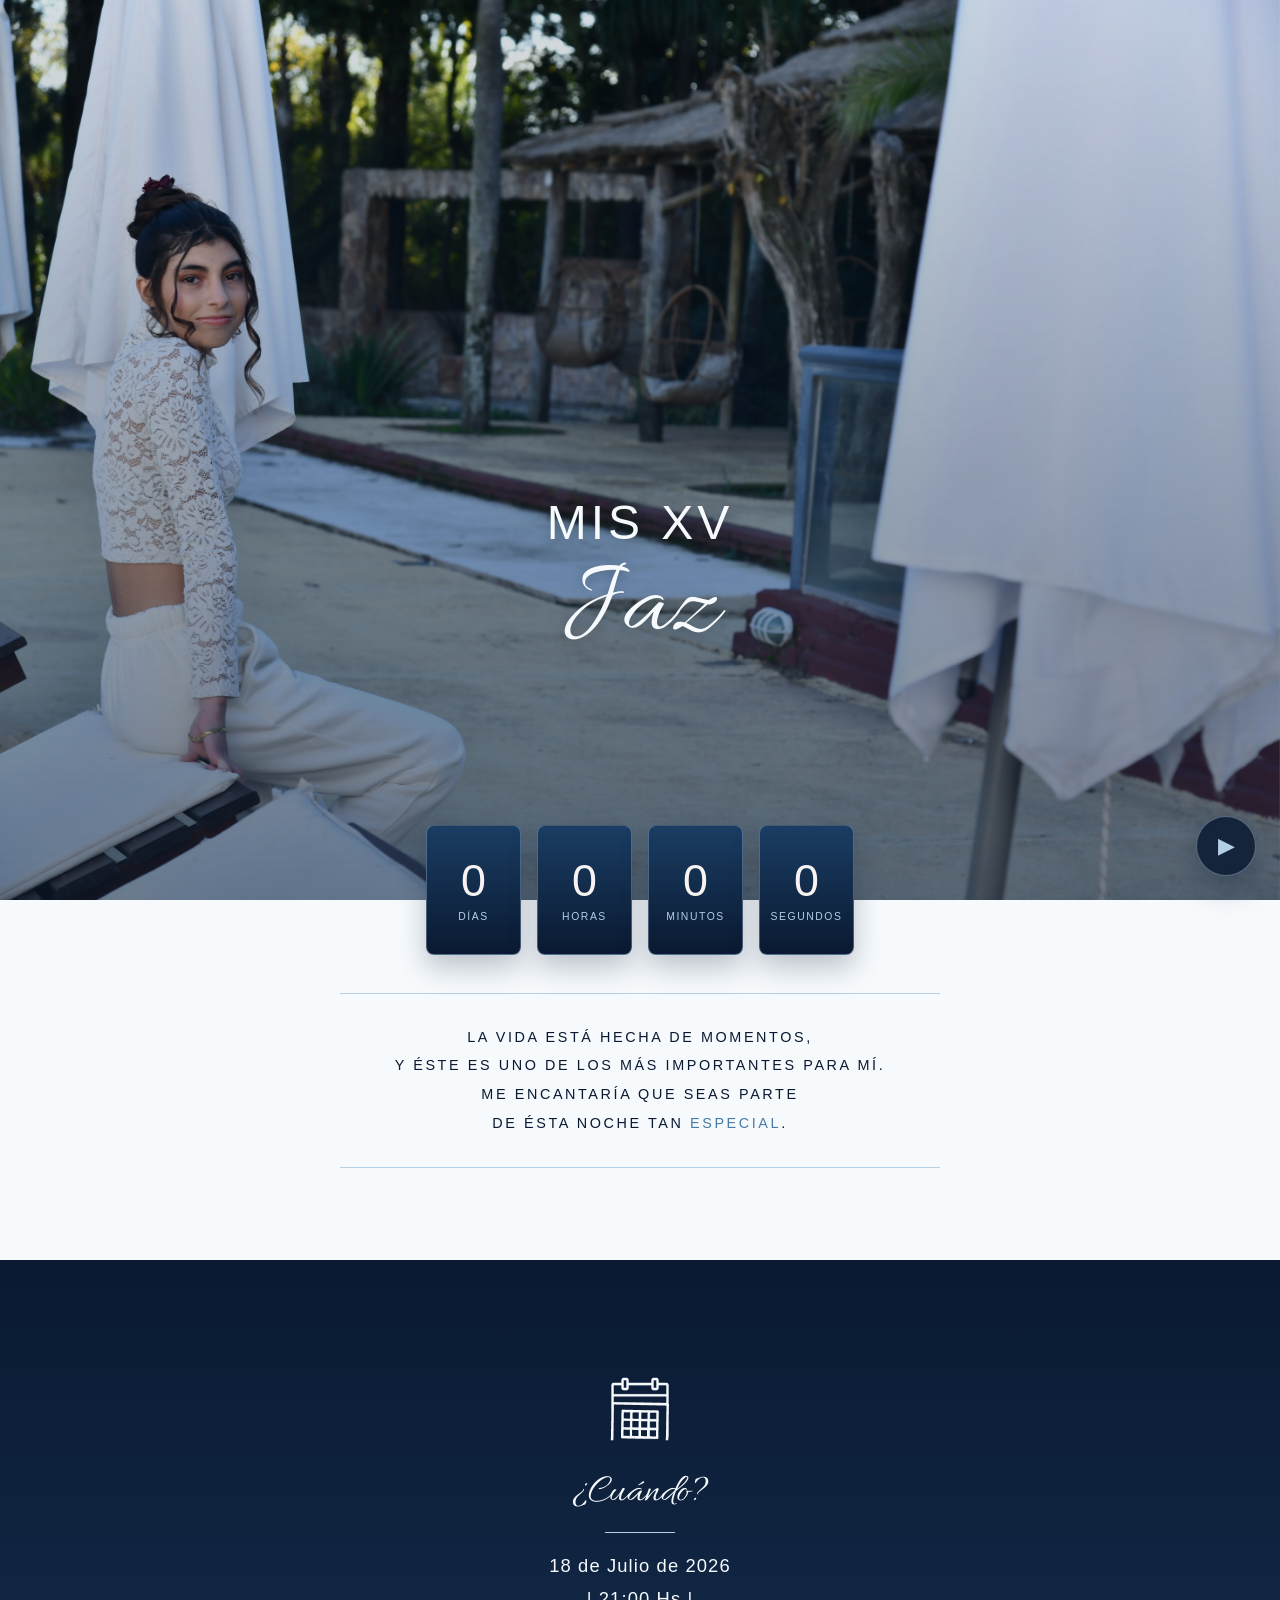
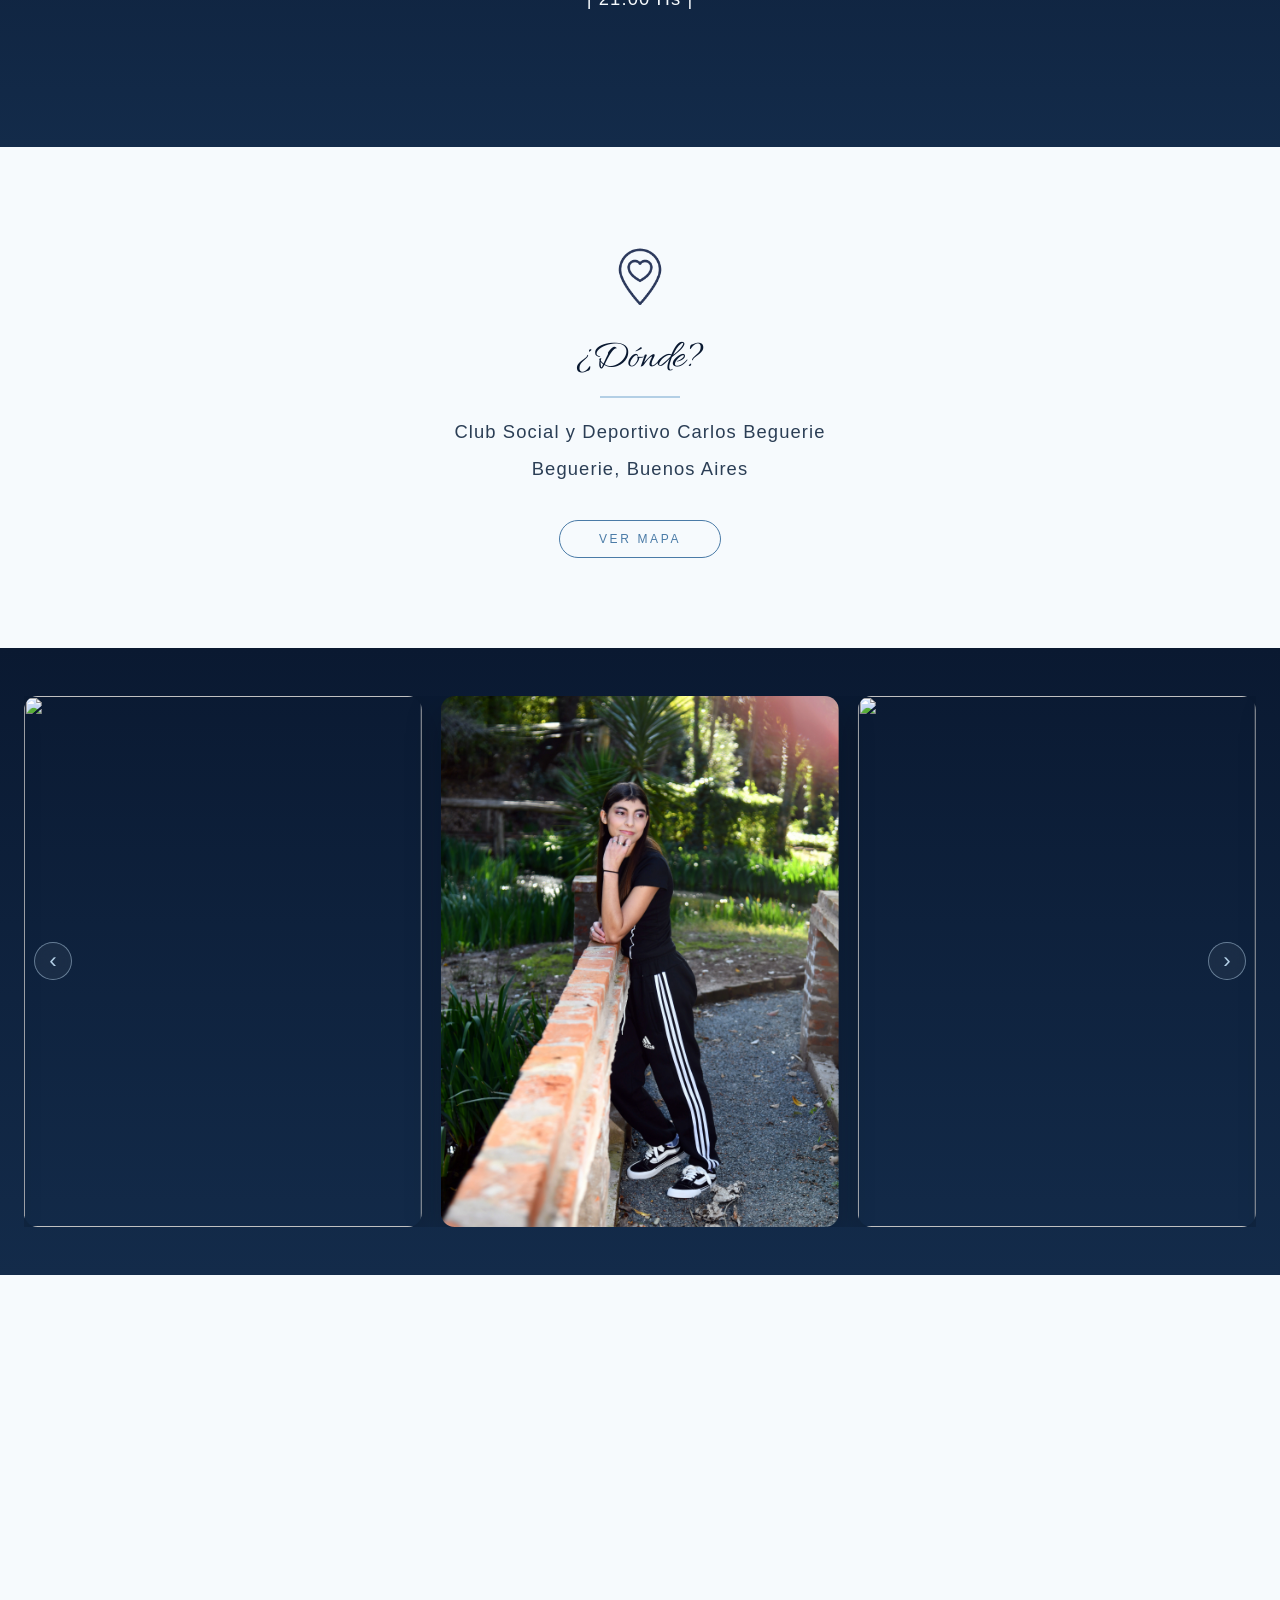
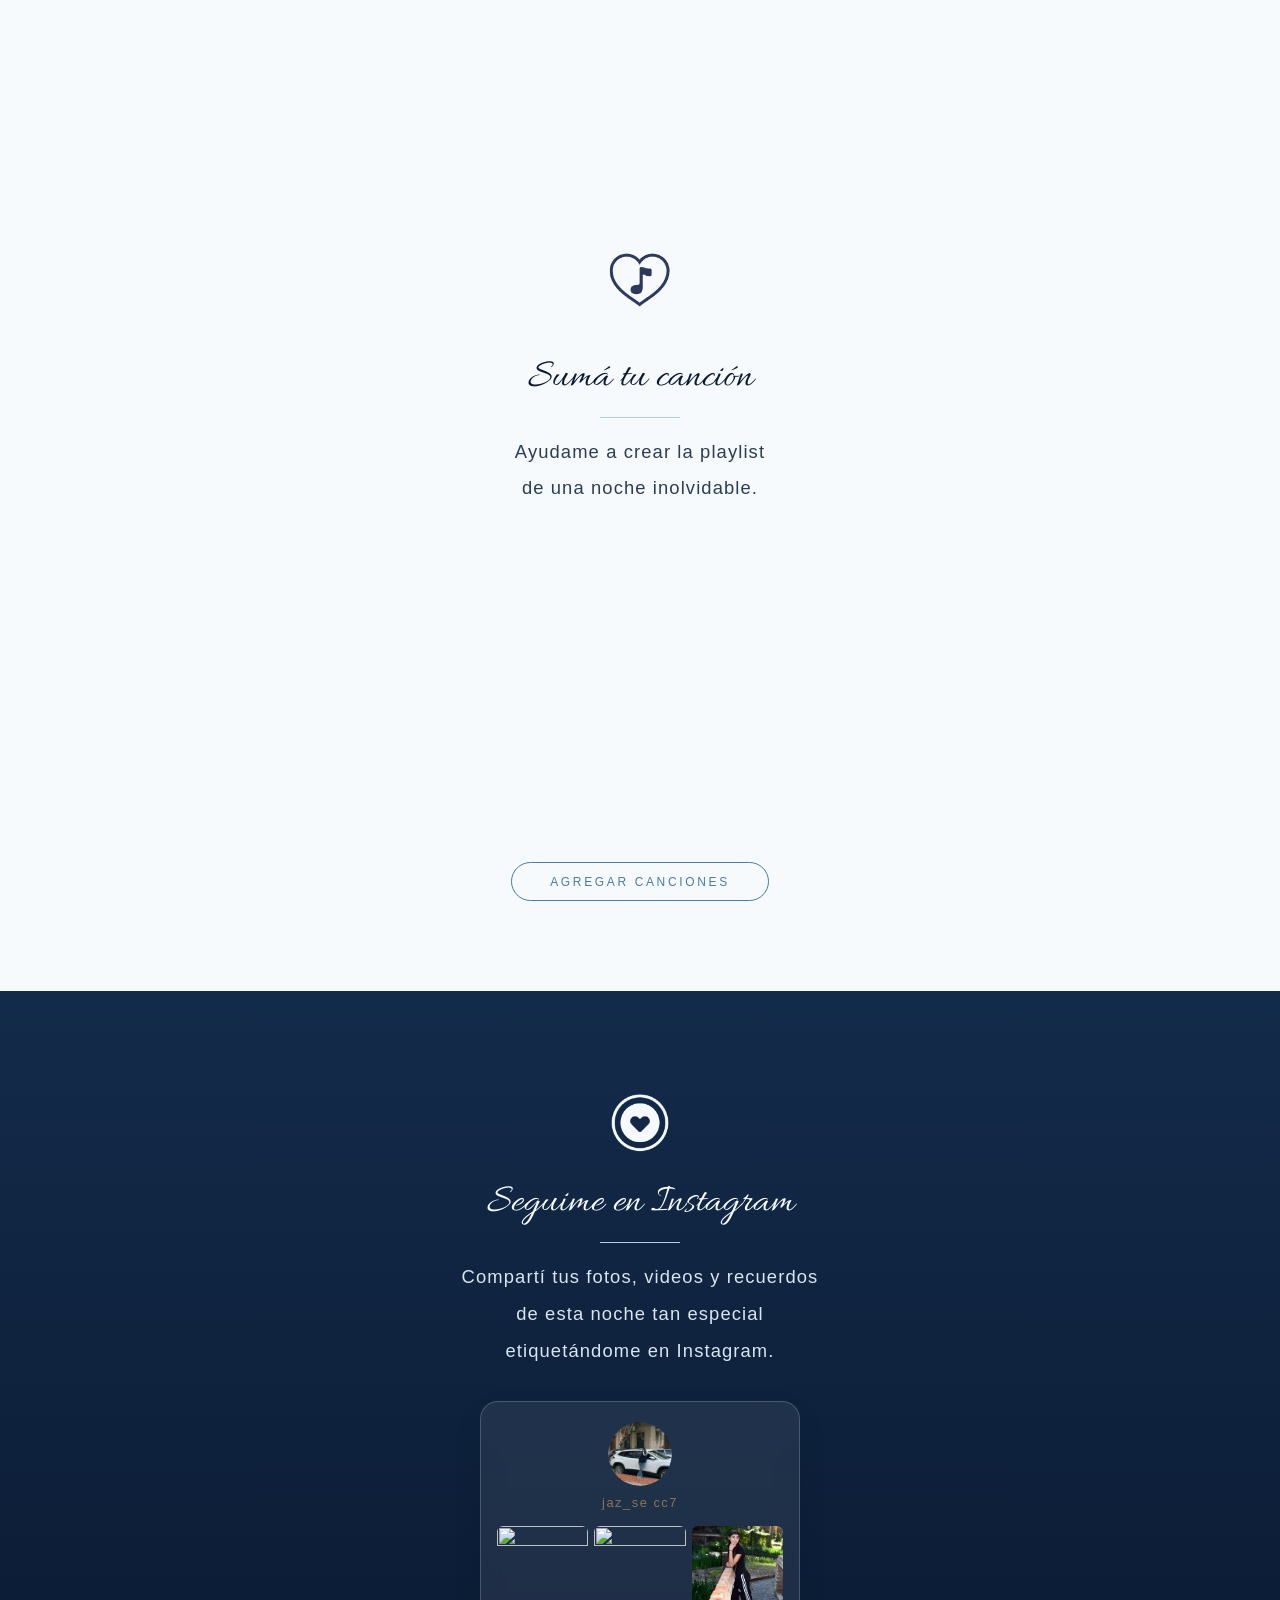
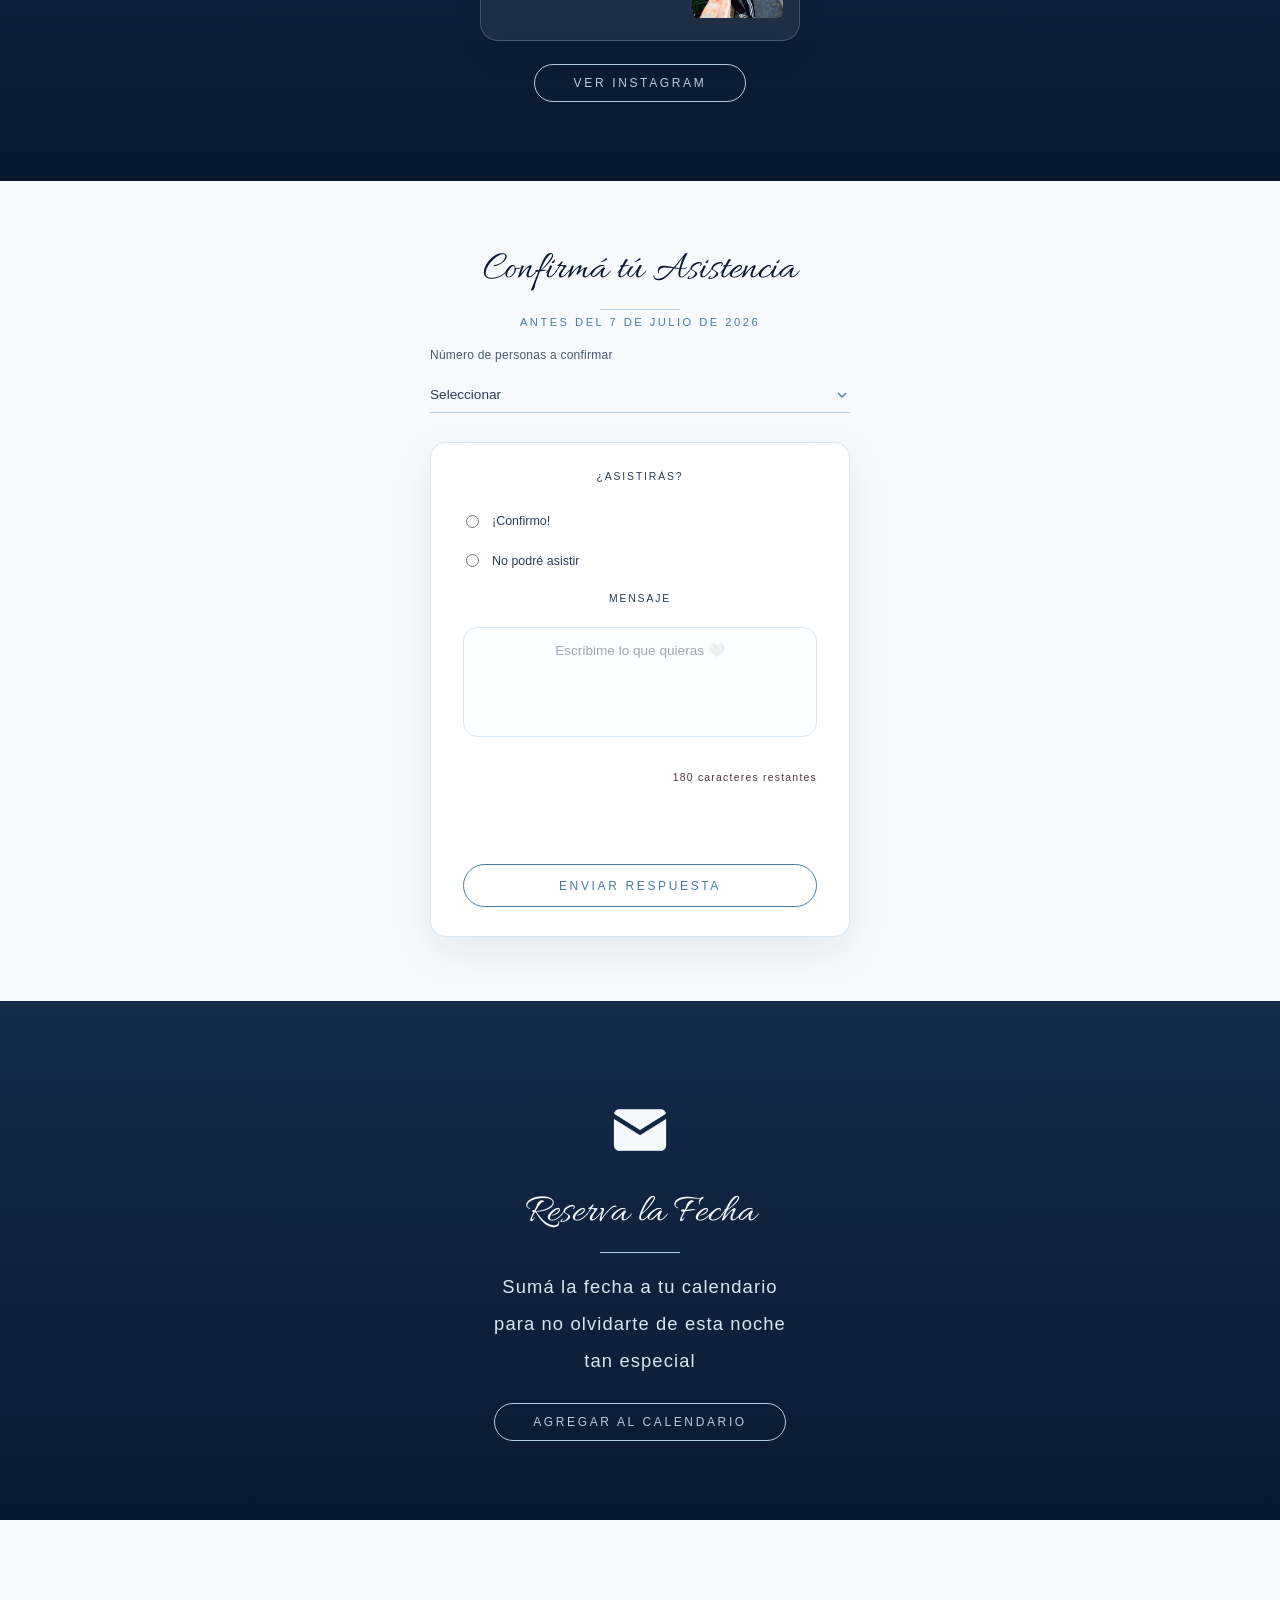
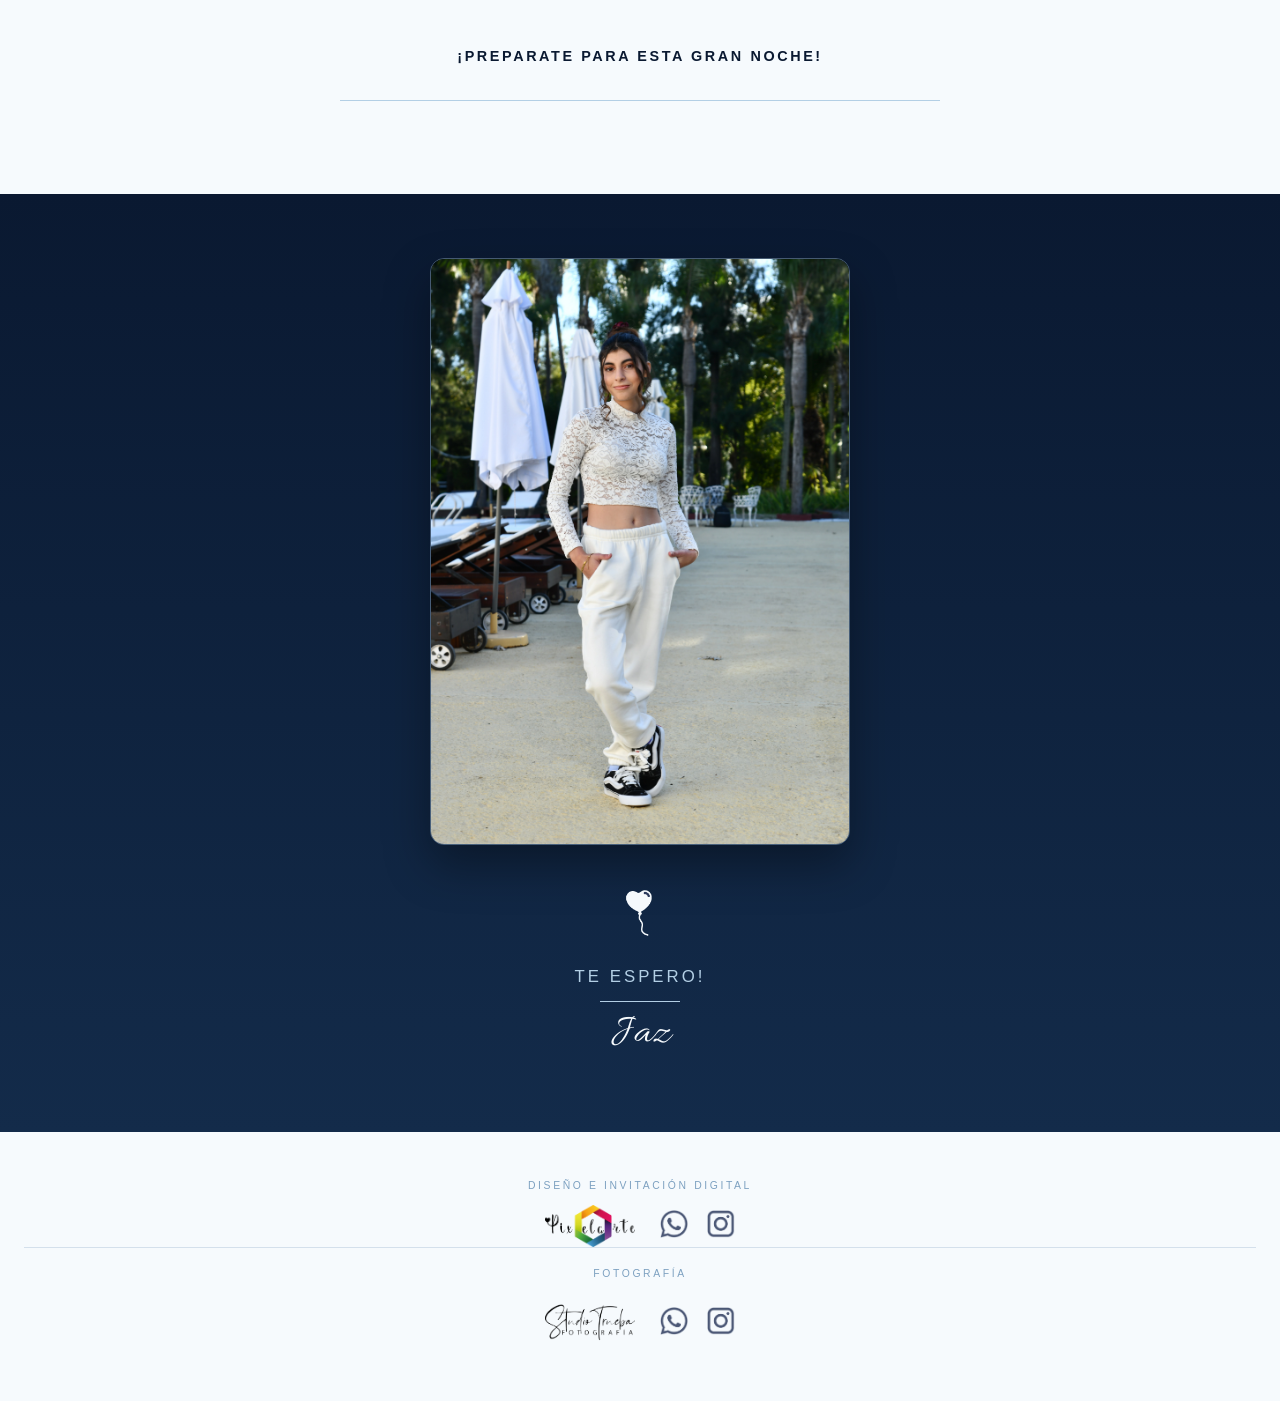
==== invitacion.html @ 47fcb2eb "Add files via upload" ====
<!DOCTYPE html>
<html lang="es">
<head>
  <meta charset="UTF-8" />
  <meta name="viewport" content="width=device-width, initial-scale=1.0" />
  <title>Mis XV Jaz</title>

  <link rel="icon" type="image/png" href="Pixelarte Isologotipo.png">

  <link rel="stylesheet" href="inv.css">
</head>
<body>

  <!-- Música -->
  <audio id="musica" loop>
    <source src="Coldplay - Yellow (Official Video) (1).mp3" type="audio/mpeg">
  </audio>

  <!-- Botón música -->
  <button id="musicToggle" class="music-btn">▶</button>

<section class="foto-portada">
  <img src="Inicio Web.webp" class="hero-desktop" alt="Foto de la quinceañera">
  <img src="Inicio Cel.webp" class="hero-mobile" alt="Foto">
  <div class="hero-text">
    <span class="hero-title">MIS XV</span>
    <span class="hero-name">Jaz</span>
  </div>

  
   <!-- CUENTA REGRESIVA -->
  <div class="countdown-wrapper">
    <div class="countdown">
      <div class="time-box">
        <span id="days">0</span>
        <small>DÍAS</small>
      </div>
      <div class="time-box">
        <span id="hours">0</span>
        <small>HORAS</small>
      </div>
      <div class="time-box">
        <span id="minutes">0</span>
        <small>MINUTOS</small>
      </div>
      <div class="time-box">
        <span id="seconds">0</span>
        <small>SEGUNDOS</small>
      </div>
    </div>
  </div>
</section>


 <section class="frase-separador">
  <div class="linea reveal"></div>

  <p class="frase-texto reveal">
La vida está hecha de momentos, <br> 
y éste es uno de los más importantes para mí.<br>
 Me encantaría que seas parte <br>
de ésta noche tan <span>especial</span>.
 </p>

  <div class="linea reveal"></div>
</section>

<section class="section-fecha reveal">
  <div class="fecha-contenido">
    
    <div class="fecha-icono">
      <img src="Calendario.gif" alt="Calendario">
    </div>

    <h2 class="fecha-titulo">¿Cuándo?</h2>

    <p class="fecha-texto">
      18 de Julio de 2026<br>
      | 21:00 Hs |
    </p>

  </div>
</section>

<section class="donde-section reveal">

  <!-- ICONO (poné tu imagen acá) -->
  <img src="Ubicacion.gif" alt="Ubicación" class="icono-donde">

  <p class="donde-titulo">¿Dónde?</p>

  <p class="donde-info">
    Club Social y Deportivo Carlos Beguerie <br>
    Beguerie, Buenos Aires
  </p>

  <button class="donde-boton" onclick="abrirMapa('fiesta')">
    VER MAPA
  </button>

</section>
<!-- MAPA MODAL -->
<div id="mapaModal" class="mapa-modal">
  <div class="mapa-contenido">
    <button class="cerrar-album" onclick="cerrarMapa()"></button>
    
   <iframe 
  src="https://www.google.com/maps/embed?pb=!1m18!1m12!1m3!1d4812.296746278148!2d-59.09879124302036!3d-35.48531587922081!2m3!1f0!2f0!3f0!3m2!1i1024!2i768!4f13.1!3m3!1m2!1s0x95bd75007b7ea201%3A0x77b14354d90cbf2b!2sClub%20Social%20y%20Deportivo%20Carlos%20Beguerie!5e0!3m2!1ses-419!2sar!4v1781368136801!5m2!1ses-419!2sar"
  allowfullscreen=""
  loading="lazy"
  referrerpolicy="no-referrer-when-downgrade">
</iframe>
  </div>
</div>

<section class="carousel-section reveal">
  <div class="carousel-container carousel-hidden">


    <button class="carousel-btn prev" onclick="moveSlide(this, -1)">‹</button>
<button class="carousel-btn next" onclick="moveSlide(this, 1)">›</button>



    <div class="carousel-track">
      <div class="carousel-item"><img src="1.webp" alt=""></div>
      <div class="carousel-item"><img src="2.webp" alt=""></div>
      <div class="carousel-item"><img src="3.webp" alt=""></div>
      <div class="carousel-item"><img src="1.webp" alt=""></div>
      <div class="carousel-item"><img src="2.webp" alt=""></div>
      <div class="carousel-item"><img src="3.webp" alt=""></div>
      <div class="carousel-item"><img src="1.webp" alt=""></div>
      <div class="carousel-item"><img src="2.webp" alt=""></div>
      <div class="carousel-item"><img src="3.webp" alt=""></div>
      <div class="carousel-item"><img src="1.webp" alt=""></div>
      <div class="carousel-item"><img src="2.webp" alt=""></div>
      <div class="carousel-item"><img src="3.webp" alt=""></div>
      <div class="carousel-item"><img src="1.webp" alt=""></div>
      <div class="carousel-item"><img src="2.webp" alt=""></div>
      <div class="carousel-item"><img src="3.webp" alt=""></div>
      <div class="carousel-item"><img src="1.webp" alt=""></div>
      <div class="carousel-item"><img src="2.webp" alt=""></div>
      <div class="carousel-item"><img src="3.webp" alt=""></div>
      <div class="carousel-item"><img src="1.webp" alt=""></div>
      <div class="carousel-item"><img src="2.webp" alt=""></div>
      <div class="carousel-item"><img src="3.webp" alt=""></div>
      <div class="carousel-item"><img src="1.webp" alt=""></div>
      <div class="carousel-item"><img src="2.webp" alt=""></div>
      <div class="carousel-item"><img src="3.webp" alt=""></div>
      <div class="carousel-item"><img src="1.webp" alt=""></div>
      <div class="carousel-item"><img src="2.webp" alt=""></div>
      <div class="carousel-item"><img src="3.webp" alt=""></div>      
    </div>

  </div>
</section>

<section class="dresscode-section reveal">

  <!-- ICONO (reemplazá src por el tuyo) -->
  <img src="Diamante.gif" alt="Dress Code" class="dresscode-icono">

  <h2 class="dresscode-titulo">Dress Code</h2>

  <p class="dresscode-tipo">ESTILO LIBRE</p>

  <div class="dresscode-linea"></div>

  <p class="dresscode-aclaracion">
    Sé vos mismo y vení listo <br>
    para disfrutar la fiesta.<br>
    
  </p>

</section>

<section class="regalo-section reveal">

  <div class="regalo-contenido">

    <!-- ICONO -->
    <div class="regalo-icono">
      <img src="Regalo.gif" alt="Regalo">
    </div>

    <h2 class="regalo-titulo">Regalo</h2>

   <p class="regalo-texto">
  Tu presencia es mi mejor regalo.<br>
  Pero si deseás tener un detalle conmigo,<br>
  en el salón encontrarás una urna disponible.
</p>

  </div>

  </section>

<section class="carousel-section carousel-horizontal reveal">

  <div class="carousel-container carousel-hidden">

    <button class="carousel-btn prev" onclick="moveSlide(this, -1)">‹</button>
<button class="carousel-btn next" onclick="moveSlide(this, 1)">›</button>


    <div class="carousel-track">
      <div class="carousel-item"><img src="5.webp" alt=""></div>
      <div class="carousel-item"><img src="6.webp" alt=""></div>
      <div class="carousel-item"><img src="7.webp" alt=""></div>
      <div class="carousel-item"><img src="8.webp" alt=""></div>
      <div class="carousel-item"><img src="9.webp" alt=""></div>
       <div class="carousel-item"><img src="5.webp" alt=""></div>
      <div class="carousel-item"><img src="6.webp" alt=""></div>
      <div class="carousel-item"><img src="7.webp" alt=""></div>
      <div class="carousel-item"><img src="8.webp" alt=""></div>
      <div class="carousel-item"><img src="9.webp" alt=""></div>
       <div class="carousel-item"><img src="5.webp" alt=""></div>
      <div class="carousel-item"><img src="6.webp" alt=""></div>
      <div class="carousel-item"><img src="7.webp" alt=""></div>
      <div class="carousel-item"><img src="8.webp" alt=""></div>
      <div class="carousel-item"><img src="9.webp" alt=""></div>
       <div class="carousel-item"><img src="5.webp" alt=""></div>
      <div class="carousel-item"><img src="6.webp" alt=""></div>
      <div class="carousel-item"><img src="7.webp" alt=""></div>
      <div class="carousel-item"><img src="8.webp" alt=""></div>
      <div class="carousel-item"><img src="9.webp" alt=""></div>
       <div class="carousel-item"><img src="5.webp" alt=""></div>
      <div class="carousel-item"><img src="6.webp" alt=""></div>
      <div class="carousel-item"><img src="7.webp" alt=""></div>
      <div class="carousel-item"><img src="8.webp" alt=""></div>
      <div class="carousel-item"><img src="9.webp" alt=""></div>
       <div class="carousel-item"><img src="5.webp" alt=""></div>
      <div class="carousel-item"><img src="6.webp" alt=""></div>
      <div class="carousel-item"><img src="7.webp" alt=""></div>
      <div class="carousel-item"><img src="8.webp" alt=""></div>
      <div class="carousel-item"><img src="9.webp" alt=""></div>
       <div class="carousel-item"><img src="5.webp" alt=""></div>
      <div class="carousel-item"><img src="6.webp" alt=""></div>
      <div class="carousel-item"><img src="7.webp" alt=""></div>
      <div class="carousel-item"><img src="8.webp" alt=""></div>
      <div class="carousel-item"><img src="9.webp" alt=""></div>
    </div>

  </div>

</section>

<section class="frase-separador frase-oscura reveal">

  <div class="linea-oscura reveal"></div>

  <p class="frase-texto-oscura reveal">
    QUIERO QUE SEAS PARTE DE ESTA NOCHE TAN ESPECIAL PARA MÍ
  </p>

  <div class="linea-oscura reveal"></div>

</section>
<section class="musica-section reveal">

  <img src="Musica.gif" alt="Música" class="musica-icono">

  <h2 class="musica-titulo">Sumá tu canción</h2>

  <p class="musica-texto">
    Ayudame a crear la playlist<br>
     de una noche inolvidable.
  </p>

  <!-- 🎧 VISTA PREVIA SPOTIFY -->
  <div class="spotify-preview">
    <iframe
src="https://open.spotify.com/embed/playlist/7ksqDuPMMF2ZlbWSluCMPO?theme=0"
loading="lazy"
allow="autoplay; clipboard-write; encrypted-media; fullscreen; picture-in-picture">
</iframe>
  </div>

  <a
  href="https://open.spotify.com/playlist/7ksqDuPMMF2ZlbWSluCMPO?si=KvDiTw_1Qo-x-1RYPxbYxw&pt=fa2a3f6b05bccf3c8bf6c4ce295c916b&pi=UM_9QAYyRLi8u"
  target="_blank"
  class="musica-boton"
>
  AGREGAR CANCIONES
</a>

</section>


<section class="instagram-section reveal">

  <div class="instagram-contenido">

    <!-- ICONO (logo instagram / gif) -->
    <div class="instagram-icono">
      <img src="Instagram.gif" alt="Instagram">
    </div>

    <h2 class="instagram-titulo">Seguime en Instagram</h2>

    <p class="instagram-texto">
      Compartí tus fotos, videos y recuerdos<br>
de esta noche tan especial<br>
      etiquetándome en Instagram.<br>
    </p>

    <div class="instagram-preview">
  <img src="Foto Instagram.webp" alt="Perfil de Instagram" class="ig-avatar">

  <p class="ig-user">jaz_se cc7</p>

  <div class="ig-grid">
    <img src="1.webp" alt="">
    <img src="2.webp" alt="">
    <img src="3.webp" alt="">
  </div>
</div>

    <a
  href="https://www.instagram.com/jaz_secc7?utm_source=ig_web_button_share_sheet&igsh=ZDNlZDc0MzIxNw=="
  target="_blank"
  class="instagram-boton"
>
  VER INSTAGRAM
</a>

  </div>

</section>

<section class="asistencia-section reveal">
  <p class="asistencia-titulo">Confirmá tú Asistencia</p>
  <p class="asistencia-fecha">Antes del 7 de Julio de 2026</p>

  <!-- CANTIDAD (AFUERA DEL CUADRO) -->
<div class="cantidad-wrapper">
  <label for="cantidadPersonas" class="label">
    Número de personas a confirmar
  </label>

  <select name="entry.540690027" id="cantidadPersonas" required>
    <option value="">Seleccionar</option>
    <option value="1">1 persona</option>
    <option value="2">2 personas</option>
    <option value="3">3 personas</option>
    <option value="4">4 personas</option>
    <option value="5">5 personas</option>
    <option value="6">6 personas</option>
    <option value="7">7 personas</option>
  </select>
</div>

  <div class="asistencia-card">
    <form
  id="asistenciaForm"
  action="https://docs.google.com/forms/d/e/1FAIpQLSfkaehPdqoZHirk0XBefyc1ArU-Wv8wK4LCPsn-O_bmMxByEA/formResponse"
      method="POST"
      target="hidden_iframe"
    >
   <input
  type="hidden"
  name="entry.540690027"
  id="cantidadHidden"
/>

<div class="campo campo-radios">
        <label class="label">¿Asistirás?</label>

        <label class="radio-item">
          <input type="radio" name="entry.1779840284" value="Confirmo Asistencia" required>
          <span>¡Confirmo!</span>
        </label>

        <label class="radio-item">
          <input type="radio" name="entry.1779840284" value="No podré asistir">
          <span>No podré asistir</span>
        </label>
      </div>

      <!-- Personas extra (2,3,4,5) -->
<div id="personasExtra"></div>

           <!-- INVITADOS -->
      <div id="personasContainer"></div>

      <!-- CAMPO OCULTO -->
     <textarea
  name="entry.555114571"
  id="datosFinales"
  style="display:none;"
></textarea>


      <!-- MENSAJE -->
      <div class="campo">
  <label class="label">Mensaje</label>

  <textarea
    name="entry.1248954764"
    id="mensaje"
    placeholder="Escribime lo que quieras 🤍"
    maxlength="200"
  ></textarea>

  <small id="contador" style="
    display:block;
    margin-top:6px;
    font-size:0.65rem;
    letter-spacing:0.12em;
    color:#4A3A39;
    text-align:right;
  ">
    180 caracteres restantes
  </small>
</div>

    </form>

    <button
  type="submit"
  class="asistencia-boton"
  form="asistenciaForm"
>
  ENVIAR RESPUESTA
</button>

    <iframe name="hidden_iframe" style="display:none;"></iframe>

    <div id="mensajeGracias" class="mensaje-gracias oculto">
      <p class="mensaje-titulo">¡GRACIAS!</p>
      <p class="mensaje-texto">Tu respuesta fue enviada correctamente 🤍</p>
    </div>
  </div>
</section>

<section class="calendario-section reveal">

  <div class="calendario-contenido">

    <!-- ICONO -->
    <div class="calendario-icono">
      <img src="Sobre.gif" alt="Calendario">
    </div>

    <h2 class="calendario-titulo">Reserva la Fecha</h2>

    <p class="calendario-texto">
      Sumá la fecha a tu calendario<br>
      para no olvidarte de esta noche<br>
      tan especial
    </p>

    <a
  href="https://calendar.google.com/calendar/render?action=TEMPLATE&text=Mis+XV+Jaz&dates=20260719T000000Z/20260719T070000Z&details=Quiero+que+seas+parte+de+una+de+las+noches+más+importantes+de+mi+vida.+Tu+presencia+hará+que+este+momento+sea+aún+más+especial+✨&location=Club+Social+y+Deportivo+Carlos+Beguerie,+Beguerie,+Buenos+Aires"
  target="_blank"
  class="calendario-boton"
>
  AGREGAR AL CALENDARIO
</a>

  </div>

</section>

<section class="frase-separador reveal">
  <div class="linea reveal"></div>

  <p class="frase-texto reveal">
    <strong>¡PREPARATE PARA ESTA GRAN NOCHE!</strong>
  </p>

  <div class="linea reveal"></div>
</section>

<section class="foto-espera-section reveal">

  <div class="foto-espera-contenido">

    <!-- FOTO VERTICAL -->
    <img src="Final.webp" alt="Jaz" class="foto-espera-img">

    <!-- ICONO -->
    <img src="Globo.gif" alt="Icono" class="foto-espera-icono">

    <!-- TEXTO -->
    <p class="foto-espera-texto">Te espero!</p>
    <p class="foto-espera-nombre">Jaz</p>

  </div>

</section>

  <script src="script.js"></script>

  <footer class="footer">

  <!-- PIXELARTE -->
  <div class="footer-bloque">

    <p class="footer-label">
      Diseño e invitación digital
    </p>

    <div class="footer-contenido">

      <img src="Pixelarte Logotipo.png" alt="Pixelarte" class="footer-logo">

      <div class="footer-redes">

        <a
          href="https://wa.me/5492345478614"
          target="_blank"
          aria-label="WhatsApp"
          class="footer-icono"
        >
          <img src="Whatsapp.png" alt="WhatsApp">
        </a>

        <a
          href="https://www.instagram.com/pixelartechivilcoy/"
          target="_blank"
          aria-label="Instagram"
          class="footer-icono"
        >
          <img src="Instagram.png" alt="Instagram">
        </a>

      </div>

    </div>

  </div>

  <!-- FOTÓGRAFO -->
  <div class="footer-bloque">

    <p class="footer-label">
      Fotografía
    </p>

    <div class="footer-contenido">

      <img src="Logo Negro.png" alt="Fotógrafo" class="footer-logo">

      <div class="footer-redes">

        <a
          href="https://wa.me/5492345522640"
          target="_blank"
          aria-label="WhatsApp"
          class="footer-icono"
        >
          <img src="Whatsapp.png" alt="WhatsApp">
        </a>

        <a
          href="https://www.instagram.com/studiotrueba/"
          target="_blank"
          aria-label="Instagram"
          class="footer-icono"
        >
          <img src="Instagram.png" alt="Instagram">
        </a>

      </div>

    </div>

  </div>

</footer>

</body>
</html>
---- inv.css ----
* {
  margin: 0;
  padding: 0;
  box-sizing: border-box;
}
body {
  margin: 0;
  font-family: 'Open', sans-serif;
  background-color: #F6FAFD;
}

@font-face {
  font-family: 'Allura';
  src: url('Allura-Regular.ttf') format('truetype');
}

@font-face {
  font-family: 'Barlow';
  src: url('Barlow-Regular.ttfç') format('truetype');
}

.foto-portada {
  position: relative;
  width: 100%;
  height: 100vh;
  display: flex;
  justify-content: center;
  align-items: center;

  overflow: visible;     /* CLAVE */
}

.foto-portada::after{
  content:"";
  position:absolute;
  inset:0;

  background:linear-gradient(
    to bottom,
    rgba(10,25,49,0.15),
    rgba(10,25,49,0.55)
  );

  z-index:1;
}

.foto-portada img {
  position: relative;
  z-index: 1;
}

/* Foto principal */
.foto-portada img {
  position: relative;
  width: 100%;
  height: 100%;
  object-fit: cover;
  object-position: center 45%;
  z-index: 1;
  object-position: center top;
  border-radius: 0;
  box-shadow: none;
  will-change: transform;
  transition: transform 0.1s linear;
}

.hero-desktop{
  display:block;
}

.hero-mobile{
  display:none;
}

@media (max-width:480px){

  .hero-desktop{
    display:none;
  }

  .hero-mobile{
    display:block;
    width:100%;
    height:100%;
    object-fit:cover;
    object-position:center;
  }

}

/* Botón música */
.music-btn {
  position: fixed;
  bottom: 24px;
  right: 24px;

  width: 60px;
  height: 60px;

  border-radius: 50%;
  border: 1px solid rgba(179,207,229,.4);

  background: rgba(10,25,49,.85);
  backdrop-filter: blur(10px);

  color: #B3CFE5;
  font-size: 22px;

  cursor: pointer;
  z-index: 9999;

  display: flex;
  align-items: center;
  justify-content: center;

  box-shadow:
    0 10px 30px rgba(10,25,49,.35);

  transition: all .3s ease;
}

.music-btn:hover{
  transform: scale(1.08);
  background:#1A3D63;
}

.music-btn.paused{
  opacity:.65;
}

.music-btn:hover {
  transform: scale(1.08);
}

.music-btn.paused {
  opacity: 0.65;
}

.foto-portada img {
  will-change: transform;
  transition: transform 0.1s linear;
}

.countdown-wrapper {
  position: absolute;
  bottom: -55px;            /* mitad sobre foto / mitad blanco */
  left: 50%;
  transform: translateX(-50%);
  width: 100%;
  display: flex;
  justify-content: center;
  z-index: 10;
}

.countdown {
  display: flex;
  gap: 1rem;
  background: transparent;
}

.time-box {
  background-color: #0A1931; 
  color: #F6FAFD;            
  width: 95px;
  height: 130px;
  border-radius: 8px;
  border: 1px solid rgba(179,207,229,.35);


  display: flex;
  flex-direction: column;
  justify-content: center;
  align-items: center;

  box-shadow: 0 12px 28px rgba(10,25,49,.25);
}

.time-box span {
  font-size: 2.8rem;
  font-family: 'Barlow', sans-serif;
  color: #F7F3F2; 
  line-height: 1;
}

.time-box small {
  font-size: 0.65rem;
  letter-spacing: 0.15em;
  margin-top: 8px;
  color: #B3CFE5;
}

.time-box{
  background: linear-gradient(
    180deg,
    #1A3D63 0%,
    #0A1931 100%
  );
}

@media (max-width: 480px) {
  .time-box {
    width: 75px;
    height: 110px;
  }

  .time-box span {
    font-size: 2.2rem;
  }

  .countdown-wrapper {
    bottom: -20px;
  }
}

.hero-text {
  position: absolute;
  top: 55%;
  left: 50%;
  transform: translateX(-50%);
  text-align: center;
  z-index: 2;
  pointer-events: none;
}


.hero-title {
  display: block;
  font-family: 'Barlow', sans-serif;
  font-size: 3rem;
  letter-spacing: 4px;
  color:#F6FAFD;
  text-shadow: 0 4px 12px rgba(0, 0, 0, 0.25);

}

.hero-name {
  display: block;
  font-family: 'Allura', cursive;
  font-size: clamp(4.2rem, 11vw, 6.8rem);
  line-height: 1;
  letter-spacing: 0;
  margin-top: 0.3rem;
  color:#F6FAFD;
  text-shadow: 0 4px 12px rgba(0, 0, 0, 0.25);

}

@media (max-width: 480px) {

  /* TEXTO */
  .hero-text {
    top: 50%;
    transform: translateX(-50%);
  }

  .hero-title {
    font-size: 2rem;
    letter-spacing: 2px;
  }

   .hero-name {
    font-size: clamp(3.2rem, 14vw, 4.5rem);
    margin-top: -0.2rem;
  }

  /* CUENTA */
  .countdown {
    gap: 0.6rem;
  }

  .time-box {
    width: 65px;
    height: 80px;
  }

  .time-box span {
    font-size: 1.4rem;
  }

  .time-box small {
    font-size: 0.55rem;
  }
}

.section-fecha {
  background: linear-gradient(
    180deg,
    #0A1931 0%,
    #132B4A 100%
  );
  padding: 110px 20px 100px;
  text-align: center;
}
.fecha-titulo {
font-family: 'Allura', cursive;
  font-size: clamp(2.1rem, 4.5vw, 2.5rem);
  font-weight: normal;
  color:#F6FAFD;
  letter-spacing: 0;
  margin: 1.2rem 0 1rem;
}

.donde-titulo {
  font-family: 'Allura', cursive;
  font-size: clamp(2.1rem, 4.5vw, 2.5rem);
  font-weight: normal;
  color:#0A1931;
  letter-spacing: 0;
  margin: 1.2rem 0 1rem;
}
.dresscode-titulo {
  font-family: 'Allura', cursive;
  font-size: clamp(2.1rem, 4.5vw, 2.5rem);
  font-weight: normal;
  color: #0A1931;
  letter-spacing: 0;
  margin: 1.2rem 0 1rem;
}

.album-titulo {
  font-family: 'Allura', cursive;
  font-size: clamp(2.1rem, 4.5vw, 2.5rem);
  font-weight: normal;
  color:#D88A86;
  letter-spacing: 0;
  margin: 1.2rem 0 1rem;
}
.dresscode-aclaracion {
  font-family: 'Barlow', sans-serif;
  font-size: clamp(1rem, 2.8vw, 1.15rem);
  letter-spacing: 0.06em;
  line-height: 2;
  color:#2B3E55;
  text-align: center;
  margin-bottom: 2rem;
}

.fecha-texto,
.donde-info, 
.album-texto{
  font-family: 'Barlow', sans-serif;
  font-size: clamp(1rem, 2.8vw, 1.15rem);
  letter-spacing: 0.06em;
  line-height: 1.8;
  color:#F6FAFD;
  text-align: center;
  margin-bottom: 2rem;
}

.donde-info{
  color:#2B3E55;
  line-height:2;
}

.fecha-icono img,
.icono-donde,
.dresscode-icono,
.album-icono {
  width: 78px;
  margin: 0 auto 1rem;
  display: block;
}

.fecha-titulo::after{
  content:"";
  display:block;

  width:70px;
  height:1px;

  background:#B3CFE5;

  margin:14px auto 0;
}

.donde-titulo::after {
content:"";
display:block;
width:80px;
height:2px;
background:#B3CFE5;
opacity:1;
margin:12px auto 0;
}

.fecha-contenido {
  max-width: 600px;
  margin: 0 auto;
  color: #8A7556;
}

@keyframes floatIcon {
  0% { transform: translateY(0); }
  50% { transform: translateY(-6px); }
  100% { transform: translateY(0); }
}

.fade-section {
  opacity: 0;
  transform: translateY(30px);
  transition: opacity 0.8s ease, transform 0.8s ease;
}

.fade-section.visible {
  opacity: 1;
  transform: translateY(0);
}

@media (max-width: 480px) {
  .section-fecha {
    padding: 70px 20px;
  }

  .fecha-titulo {
    font-size: 2rem;
  }

  .fecha-texto {
    font-size: 0.95rem;
  }
}

.donde-section{
background-color:#F6FAFD;
padding:90px 20px;
text-align:center;
}

.donde-boton {
  background-color: transparent;
   border:1px solid #4A7BA7;
  color:#4A7BA7;

  padding: 0.7rem 2.4rem;
  border-radius: 999px; /* pill = pro */
  
  font-family: 'Barlow', sans-serif;
  font-size: 0.75rem;
  letter-spacing: 0.22em;
  text-transform: uppercase;

  cursor: pointer;

  transition:
    background-color 0.35s ease,
    color 0.35s ease,
    transform 0.25s ease,
    box-shadow 0.25s ease;
}

.donde-boton:hover {
  background:#0A1931;
  color:#F6FAFD;

  transform: translateY(-2px);
  box-shadow: 0 8px 18px rgba(0, 0, 0, 0.15);
}

.donde-boton:active,
.album-boton:active,
.musica-boton:active,
.instagram-boton:active,
.calendario-boton:active,
.asistencia-boton:active {
  transform: translateY(0);
  box-shadow: 0 4px 10px rgba(0, 0, 0, 0.12);
}

.donde-boton:focus-visible,
.album-boton:focus-visible,
.musica-boton:focus-visible,
.instagram-boton:focus-visible,
.calendario-boton:focus-visible,
.asistencia-boton:focus-visible {
  outline: none;
  box-shadow: 0 0 0 3px rgba(203, 181, 139, 0.35);
}

@media (max-width: 480px) {
  .fecha-icono img,
  .icono-donde {
    width: 65px;
  }

  .fecha-texto,
  .donde-info {
    font-size: 0.95rem;
  }
}

/* =======================
   🗺️ MAPA MODAL
======================= */

.mapa-modal {
  position: fixed;
  inset: 0;

  background: rgba(10,25,49,.75);
  backdrop-filter: blur(8px);

  display: none;
  align-items: center;
  justify-content: center;

  z-index: 99999;
}

.mapa-modal.activo {
  display: flex;
}

.mapa-contenido {
  position: relative;
  width: 90%;
  max-width: 800px;
  height: 70vh;
  background: #0A1931;
  border-radius: 20px;
  border: 1px solid rgba(179,207,229,.35);
  overflow: hidden;
}

.mapa-contenido iframe {
  width: 100%;
  height: 100%;
  border: none;
}

.mapa-cerrar {
  position: absolute;
  top: 12px;
  right: 12px;
  background: #FAF8F4;
  border: none;
  font-size: 1.4rem;
  cursor: pointer;
  z-index: 10;
  color: #8A7556;
}

/* =======================
   FRASE SEPARADOR
======================= */

.frase-separador {
  width: 100vw;
  margin-left: calc(50% - 50vw);
  margin-right: calc(50% - 50vw);

  padding: 4rem 1.5rem;
  background-color:#F6FAFD;

  position: relative;
  z-index: 3;
  text-align: center;
    overflow: hidden;
}

.linea {
  display: block;
  width: 90%;
  max-width: 600px;
  height: 1px;
  margin: 1.8rem auto;
  background-color:#B3CFE5;
}

.linea-oscura {
  display: block;
  width: 70%;
  max-width: 600px;
  height: 1.5px;
  margin: 1.4rem auto;
  background-color:#F3C2BD;
}
.frase-texto {
  font-family: 'Barlow', sans-serif;
  font-size: 0.9rem;
  letter-spacing: 0.18em;
  line-height: 2;
  text-transform: uppercase;
  color:#0A1931;
  text-align: center;
  max-width: 650px;
  margin: 0 auto;
}

.frase-texto span{
  color:#4A7BA7;
}

.frase-texto-oscura {
  font-family: 'Barlow', sans-serif;
  font-size: 0.85rem;      /* ⬅️ más grande */
  letter-spacing: 0.08em;
  line-height: 1.6;
  text-transform: uppercase;
  color:#F7F3F2;
  text-align: center;
  max-width: 800px;
  margin: 0 auto;
}

@media (max-width: 480px) {
  .frase-texto {
    font-size: 0.85rem;
    letter-spacing: 0.12em;
    line-height: 1.5;
  }
  .frase-separador .linea {
    width: 65%;
    max-width: none;
  }
}

@media (max-width: 480px) {
  .frase-separador {
    margin-top: -15px;   /* ⬅️ menos separación que en desktop */
  }
}

@media (max-width: 480px) {
  .section-blanca {
    height: 90px;    /* antes ~130px */
  }
}

/* =======================
   CARRUSEL
======================= */

.carousel-section {
  background: linear-gradient(
    180deg,
    #0A1931 0%,
    #132B4A 100%
  );
  padding: 3rem 1.5rem;
  overflow: hidden;
}

.carousel-container {
  overflow: hidden;   /* ⬅️ ESTO ES LA CLAVE */
  width: 100%;
  position: relative;
}

.carousel-track {
  display: flex;
  transition: transform 0.5s ease;
  flex: 0 0 33.3333%;
}

.carousel-item {
  flex: 0 0 calc(33.333% - 0.8rem);
  margin-right: 1.2rem;
}

.carousel-item:last-child {
  margin-right: 0;
}

.carousel-item img{
  border-radius: 14px;

  box-shadow:
  0 15px 35px rgba(0,0,0,.25);

  overflow:hidden;
}

/* BOTONES */
.carousel-btn {
  position: absolute;
  top: 50%;
  transform: translateY(-50%);
  background:rgba(255,255,255,.05);
  backdrop-filter:blur(8px);
  border:1px solid rgba(179,207,229,.5);
  color:#B3CFE5;
  width: 38px;
  height: 38px;
  border-radius: 50%;
  font-size: 1.4rem;
  cursor: pointer;
  z-index: 10; /* ⬅️ CLAVE */
}


.carousel-btn:hover{
background:#B3CFE5;
  color:#0A1931;
transform:translateY(-50%) scale(1.08);
}

.carousel-btn.prev {
  left: 10px;
}

.carousel-btn.next {
  right: 10px;
}

@media (max-width: 768px) {
  .carousel-item {
    flex: 0 0 100%;
  }

  .carousel-btn.prev {
    left: 5px;
  }

  .carousel-btn.next {
    right: 5px;
  }
}

.reveal {
  opacity: 0;
  transform: translateY(60px);
  transition: all 0.8s ease;
}

.reveal.visible {
  opacity: 1;
  transform: translateY(0);
}

/* =======================
   REVEAL ON SCROLL
======================= */

.reveal {
  opacity: 0;
  transform: translateY(60px);
  transition: opacity 0.8s ease, transform 0.8s ease;
}

.reveal.active {
  opacity: 1;
  transform: translateY(0);
}

/* ===== APARICIÓN DEL CARRUSEL ===== */
.carousel-section {
  overflow: hidden;
}

.carousel-container {
  transition: 
    transform 1s ease,
    opacity 1s ease;
}

/* Estado inicial: abajo + esquina + chico */
.carousel-hidden {
  opacity: 0;
  transform: translate(60px, 80px) scale(0.7);
}

/* Estado visible */
.carousel-visible {
  opacity: 1;
  transform: translate(0, 0) scale(1);
}

/* =======================
   DRESS CODE
======================= */

.dresscode-section {
  background:#F6FAFD;
  padding:90px 20px;
  text-align: center;
}

/* TIPO */
.dresscode-tipo {
  font-family: 'Barlow', sans-serif;
  font-size: 1rem;
  letter-spacing: 0.35rem;
  color:#4A7BA7;
  margin-bottom: 1.2rem;
}

/* LÍNEA */
.dresscode-linea {
  width: 80px;
  height: 1px;
  background-color: #B3CFE5;
  margin: 0 auto 1.5rem;
}

/* ACLARACIÓN */

@media (max-width: 480px) {
  .dresscode-icono {
    width: 60px;
  }

  .dresscode-linea {
    width: 70px;
  }

  .dresscode-tipo {
    font-size: 0.85rem;
    letter-spacing: 0.22em;
  }
}

.dresscode-icono {
  animation: floatIcon 3s ease-in-out infinite;
}

.frase-oscura{
  background:linear-gradient(
    180deg,
    #132B4A 0%,
    #0A1931 100%
  );
}

.linea-oscura{
  background:#B3CFE5;
}

.frase-texto-oscura{
  color:#F6FAFD;
}

/* =======================
   ÁLBUM DE FOTOS
======================= */

.album-section {
  background-color: #F7F3F2;
  padding: 3rem 1.5rem;
  text-align: center;
}

/* BOTÓN */
.album-boton {
  background-color: transparent;
  border: 1px solid #E6A4A0;
  color: #E6A4A0;

  padding: 0.7rem 2.4rem;
  border-radius: 999px; /* pill = pro */
  
  font-family: 'Barlow', sans-serif;
  font-size: 0.75rem;
  letter-spacing: 0.22em;
  text-transform: uppercase;

  cursor: pointer;

  transition:
    background-color 0.35s ease,
    color 0.35s ease,
    transform 0.25s ease,
    box-shadow 0.25s ease;
}

.album-boton:hover {
 background-color: #D88A86;
  color: #F7F3F2;

  transform: translateY(-2px);
  box-shadow: 0 8px 18px rgba(0, 0, 0, 0.15);
}

@media (max-width: 480px) {
  .album-icono {
    width: 65px;
  }

  .album-boton {
    font-size: 0.85rem;
    padding: 0.8rem 1.8rem;
  }
}

/* =======================
   REGALO
======================= */

.regalo-section{
  background:linear-gradient(
    180deg,
    #0A1931 0%,
    #132B4A 100%
  );

  padding:90px 20px;
  text-align:center;
}

.regalo-titulo::after{
  content:"";
  display:block;

  width:80px;
  height:1px;

  background:#B3CFE5;

  margin:14px auto 0;
}

.regalo-contenido {
  max-width: 600px;
  margin: 0 auto;
}

.regalo-icono img {
  width: 78px;
  margin: 0 auto 1rem;
  display: block;
  animation: floatIcon 3s ease-in-out infinite;
}

.regalo-titulo {
  font-family: 'Allura', cursive;
  font-size: clamp(2.1rem, 4.5vw, 2.5rem);
  font-weight: normal;
  color: #F7F3F2;
  margin: 1.2rem 0 1rem;
}

.regalo-texto{
  color:#F6FAFD;

  font-family:'Barlow',sans-serif;
  font-size:clamp(1rem,2.8vw,1.15rem);

  letter-spacing:.06em;
  line-height:2;
}

/* MOBILE */
@media (max-width: 480px) {
  .regalo-section {
    padding: 70px 20px;
  }

  .regalo-icono img {
    width: 65px;
  }

  .regalo-texto {
    font-size: 0.95rem;
  }
}

/* =======================
   CARRUSEL HORIZONTAL (1 imagen)
======================= */

.carousel-horizontal .carousel-track {
  gap: 0;
}

.carousel-horizontal .carousel-item {
  flex: 0 0 100%;
}

.carousel-horizontal .carousel-item img {
  aspect-ratio:16/9;
  object-fit:cover;

  border-radius:18px;

  box-shadow:
    0 20px 45px rgba(10,25,49,.15);
}
.carousel-horizontal{
  position:relative;
}

/* Fondo distinto para el carrusel horizontal */
.carousel-horizontal {
  background:#F6FAFD;
  padding:5rem 1.5rem;
}

/* =======================
   MÚSICA
======================= */

.musica-section {
  background:#F6FAFD;
  padding:90px 20px;
  text-align:center;
}

.musica-icono {
  width: 78px;
  margin: 0 auto 1rem;
  display: block;
}

.musica-titulo {
  font-family: 'Allura', cursive;
  font-size: clamp(2.1rem, 4.5vw, 2.5rem);
  font-weight: normal;
  color: #0A1931;
  letter-spacing: 0;
  margin: 1.2rem 0 1rem;
}

.musica-titulo::after{
  content:"";
  display:block;
  width:80px;
  height:1px;
  background:#B3CFE5;
  margin:14px auto 0;
}

.musica-section {
  display: flex;
  flex-direction: column;
  align-items: center;
}

.musica-texto {
  font-family: 'Barlow', sans-serif;
  font-size: clamp(1rem, 2.8vw, 1.15rem);
  letter-spacing: 0.06em;
  line-height: 2;
  color:#2B3E55;
  text-align: center;
  margin-bottom: 0;
}

.musica-boton {
  border:1px solid #4A7BA7;
  color:#4A7BA7;
  background:transparent;
  margin-top: 0.3rem;

  padding: 0.7rem 2.4rem;
  border-radius: 999px; /* pill = pro */
  
  font-family: 'Barlow', sans-serif;
  font-size: 0.75rem;
  letter-spacing: 0.22em;
  text-transform: uppercase;

  cursor: pointer;

  transition:
    background-color 0.35s ease,
    color 0.35s ease,
    transform 0.25s ease,
    box-shadow 0.25s ease;
}

.musica-boton {
  display: block;
  margin-top: 0.2rem;
}


.musica-boton:hover {
 background:#0A1931;
  color:#F6FAFD;

  transform: translateY(-2px);
  box-shadow: 0 8px 18px rgba(0, 0, 0, 0.15);
}

.donde-boton,
.album-boton,
.musica-boton,
.instagram-boton,
.calendario-boton,
.asistencia-boton {
  text-decoration: none;
}

/* MOBILE */
@media (max-width: 480px) {
  .musica-icono {
    width: 65px;
  }

  .musica-boton {
    font-size: 0.85rem;
    padding: 0.8rem 1.8rem;
  }
}

/* =======================
   INSTAGRAM
======================= */

.instagram-section {
  background:linear-gradient(
    180deg,
    #132B4A 0%,
    #0A1931 100%
  );
  padding: 90px 20px;
  text-align: center;
}

.instagram-contenido {
  max-width: 600px;
  margin: 0 auto;
  color: #4A3A39;
}

.instagram-icono img {
  width: 78px;
  margin: 0 auto 1rem;
  display: block;
  animation: floatIcon 3s ease-in-out infinite;
}

.instagram-titulo {
  font-family: 'Allura', cursive;
  font-size: clamp(2.1rem, 4.5vw, 2.5rem);
  font-weight: normal;
  color:#F6FAFD;
  margin: 1.2rem 0 1rem;
}

.instagram-titulo::after{
  content:"";
  display:block;
  width:80px;
  height:1px;
  background:#B3CFE5;
  margin:14px auto 0;
}

.instagram-texto {
  font-family: 'Barlow', sans-serif;
  font-size: clamp(1rem, 2.8vw, 1.15rem);
  letter-spacing: 0.06em;
  line-height: 2;
  color:#D8E6F1;
  text-align: center;
  margin-bottom: 2rem;
}

/* BOTÓN */
.instagram-boton {
  background-color: transparent;
  border: 1px solid #B3CFE5;
  color: #B3CFE5;

  padding: 0.7rem 2.4rem;
  border-radius: 999px; /* pill = pro */
  
  font-family: 'Barlow', sans-serif;
  font-size: 0.75rem;
  letter-spacing: 0.22em;
  text-transform: uppercase;

  cursor: pointer;

  transition:
    background-color 0.35s ease,
    color 0.35s ease,
    transform 0.25s ease,
    box-shadow 0.25s ease;
}

.instagram-boton:hover {
  background:#B3CFE5;
  color:#0A1931;

  transform: translateY(-2px);
  box-shadow: 0 8px 18px rgba(0, 0, 0, 0.15);
}

/* MOBILE */
@media (max-width: 480px) {
  .instagram-section {
    padding: 70px 20px;
  }

  .instagram-icono img {
    width: 65px;
  }

  .instagram-texto {
    font-size: 0.95rem;
  }

  .instagram-boton {
    font-size: 0.85rem;
    padding: 0.8rem 1.8rem;
  }
}

.asistencia-section {
  background-color: #F6FAFD;
  padding: 4rem 1.5rem;
  text-align: center;
  border-top: none;
}

/* TÍTULO */
.asistencia-titulo {
  font-family: 'Allura', cursive;
  font-size: clamp(2.1rem, 4.5vw, 2.5rem);
  font-weight: normal;
  color:#0A1931;
  margin-bottom: 0.4rem;
}

.asistencia-titulo::after{
  content:"";
  display:block;
  width:80px;
  height:1px;
  background:#B3CFE5;
  margin:14px auto 0;
}

/* FECHA */
.asistencia-fecha {
  font-family: 'Barlow', sans-serif;
  font-size: 0.7rem;
  letter-spacing: 0.22em;
  color:#4A7BA7;
  margin-bottom: 1.2rem;
  text-transform: uppercase;
}

/* CARD */
.asistencia-card {
  background:#FFFFFF;
  border:1px solid rgba(179,207,229,.5);      /* mismo borde */
  border-radius: 16px;            /* mismo radio */
  padding: 1.8rem 2rem;
  max-width: var(--form-width);
  margin: 0.3rem auto 0;
    width: 100%;
  display: flex;
  flex-direction: column;
  gap: 1rem; /* CLAVE */
  box-shadow:
    0 15px 40px rgba(10,25,49,.08);
}

/* Cuadro contenedor externo → invisible */
.asistencia-card > form {
  background: transparent;
}

/* FORM */
#asistenciaForm {
  display: grid;
  grid-template-areas:
    "cantidad"
    "personas"
    "mensaje"
    "boton";
  row-gap: 0.6rem;
}

/* cantidad */
#cantidadPersonas {
  grid-area: cantidad;
    width: 100%;
}

.cantidad-wrapper select#cantidadPersonas {
    color: #2B3E55;
}

.cantidad-wrapper select#cantidadPersonas:focus {
  color: #2B3E55;
  outline: none;
  box-shadow: none;
  border-bottom: 1px solid #4A7BA7;
}

.cantidad-wrapper select#cantidadPersonas {
    -webkit-text-fill-color: #2B3E55;
}

:root {
  --form-width: 420px;
}

#personasExtra {
  display: flex;
  flex-direction: column;
  gap: 2rem;
  margin-top: 2.5rem;
}
/* invitados */
#personasContainer {
  grid-area: personas;
}

.invitado-extra {
  background: transparent;
  border: none;
  padding: 0;
}

/* mensaje final */
.campo:has(#mensaje) {
  grid-area: mensaje;
}

/* botón */
.asistencia-boton {
  grid-area: boton;
}

/* Bloque cantidad fuera del cuadro */
#cantidadPersonas {
  background-color: transparent;
  border: none;
  border-bottom: 1px solid rgba(255,255,255,0.6);

  border-radius: 0;
  padding: 0.6rem 0;
  margin-bottom: 1rem;

  font-size: 0.85rem;
}

#cantidadPersonas {
  appearance: none;
  -webkit-appearance: none;
  -moz-appearance: none;
  background-image: none;
}
#cantidadPersonas {
  background-image: url("data:image/svg+xml,%3Csvg viewBox='0 0 24 24' fill='none' stroke='white' stroke-width='2' xmlns='http://www.w3.org/2000/svg'%3E%3Cpolyline points='6 9 12 15 18 9'/%3E%3C/svg%3E");
  background-repeat: no-repeat;
  background-position: right center;
  background-size: 16px;
  padding-right: 1.5rem;
}

/* TARJETA POR INVITADO */
.persona {
  background-color: rgba(255,255,255,0.25); /* MUY sutil */
  border-radius: 16px;
  padding: 2rem 1.6rem;

  display: flex;
  flex-direction: column;
  gap: 1.8rem;
}

.asistencia-card .persona {
  background-color: rgba(255, 255, 255, 0.25);
  border-radius: 16px;
  padding: 2rem 1.6rem;
  box-shadow: 0 12px 30px rgba(0, 0, 0, 0.06);
}

.persona .campo-radios {
  margin-top: 0.5rem;
}

.persona .radio-item {
  font-size: 0.75rem;
    color: #2B3E55;
}


/* CAMPOS */
.campo {
  display: flex;
  flex-direction: column;
  gap: 1rem;
}

.campo-radios {
  gap: 0.8rem;
}

.campo textarea {
  margin-bottom: 0.8rem;
}

.campo-radios .label {
  margin-bottom: 0.8rem;
}

label[for="cantidadPersonas"] {
  display: block;
  margin-bottom: 0.4rem;

  font-size: 0.65rem;
  letter-spacing: 0.2em;
  text-transform: uppercase;
  opacity: 0.85;
}
.cantidad-wrapper {
  max-width: var(--form-width);
  width: 100%;
  margin: 0 auto 0.8rem; /* 👈 CLAVE */
  text-align: left;
}

.cantidad-wrapper .label {
  text-transform: none;
  letter-spacing: 0.02em;
  font-size: 0.75rem;
}

#cantidadPersonas {
  background-color: transparent;
  border: none;
  border-bottom: 1px solid #B3CFE5;
  border-radius: 0;

  padding: 0.6rem 0;
  font-size: 0.85rem;

  appearance: none;
  -webkit-appearance: none;
  -moz-appearance: none;

  background-image: url("data:image/svg+xml,%3Csvg viewBox='0 0 24 24' fill='none' stroke='%234A7BA7' stroke-width='2' xmlns='http://www.w3.org/2000/svg'%3E%3Cpolyline points='6 9 12 15 18 9'/%3E%3C/svg%3E");
  background-repeat: no-repeat;
  background-position: right center;
  background-size: 16px;
  padding-right: 1.5rem;
}

/* LABELS */
.label {
  font-size: 0.65rem;
  letter-spacing: 0.18em;
  text-transform: uppercase;
  color:#2B3E55;
  margin-bottom: 0.4rem;
}


/* INPUTS */
input,
select,
textarea {
  padding: 0.9rem 1rem;
  border-radius: 14px;
  border:1px solid #D8E6F1;
  font-family: 'Barlow', sans-serif;
  font-size: 0.85rem;
  color:#2B3E55;
  background:#FDFEFF;

}

input:focus,
select:focus,
textarea:focus {
  outline: none;
  border-color:#4A7BA7;
  box-shadow:0 0 0 3px rgba(74,123,167,.15);
}


input::placeholder,
textarea::placeholder {
color: rgba(43,62,85,0.45);
}

/* TEXTAREA */
textarea {
  resize: none;
  height: 110px;
}

#contador {
  margin-top: 0.8rem;
}

/* RADIOS */
.radio-item {
   display: flex;
  align-items: center;
  gap: 0.8rem;
  padding: 0.4rem 0.2rem;
  border-radius: 12px;
  cursor: pointer;
  margin: 0;

  font-size: 0.78rem;      /* 👈 CLAVE */
  font-weight: 400;
  color: #2B3E55;
}

.radio-item:hover {
  background-color: rgba(74,123,167,0.10);
}

select {
  margin-top: 0.6rem;
}

select {
  font-size: 0.8rem;
}

input[type="radio"] {
  width: auto;
  accent-color: #4A7BA7;
}

/* BOTÓN */
.asistencia-boton {
 border:1px solid #4A7BA7;
  color:#4A7BA7;
  background:transparent;

  padding: 0.7rem 2.4rem;
  border-radius: 999px; /* pill = pro */
  
  font-family: 'Barlow', sans-serif;
  font-size: 0.75rem;
  letter-spacing: 0.22em;
  text-transform: uppercase;

  cursor: pointer;
    margin-top: 1rem;
  transition:
    background-color 0.35s ease,
    color 0.35s ease,
    transform 0.25s ease,
    box-shadow 0.25s ease;
  padding: 0.85rem 2.8rem;
}

.asistencia-card {
  text-align: left;
}

.asistencia-card * {
  text-align: center;
}

.asistencia-boton:hover {
  background:#0A1931;
  color:#F6FAFD;

  transform: translateY(-2px);
  box-shadow: 0 8px 18px rgba(0, 0, 0, 0.15);
}

/* MENSAJE GRACIAS */
.mensaje-gracias {
  margin-top: 2rem;
  padding: 1.8rem 1.5rem;
  background:#EAF3FA;
  text-align: center;
  border-radius: 6px;
  border:1px solid #B3CFE5;
}

.mensaje-titulo {
  font-family: 'Barlow', sans-serif;
  font-size: 0.75rem;
  letter-spacing: 0.22em;
  color:#0A1931;
  margin-bottom: 0.6rem;
  text-transform: uppercase;
}

.mensaje-texto {
  font-family: 'Barlow', sans-serif;
  font-size: 0.85rem;
  color:#2B3E55;
  line-height: 1.6;
}

/* UTIL */
.oculto {
  display: none;
}

/* =======================
   GOOGLE CALENDAR
======================= */

.calendario-section {
  background:linear-gradient(
    180deg,
    #132B4A 0%,
    #0A1931 100%
  );
  padding: 90px 20px;
  text-align: center;
}

.calendario-contenido {
  max-width: 600px;
  margin: 0 auto;
  color: #4A3A39;
}

.calendario-icono img {
  width: 78px;
  margin: 0 auto 1rem;
  display: block;
  animation: floatIcon 3s ease-in-out infinite;
}

.calendario-titulo {
  font-family: 'Allura', cursive;
  font-size: clamp(2.1rem, 4.5vw, 2.5rem);
  font-weight: normal;
  color:#F6FAFD;
  margin: 1.2rem 0 1rem;
}

.calendario-titulo::after{
  content:"";
  display:block;

  width:80px;
  height:1px;

  background:#B3CFE5;

  margin:14px auto 0;
}

.calendario-texto {
  font-family: 'Barlow', sans-serif;
  font-size: clamp(1rem, 2.8vw, 1.15rem);
  letter-spacing: 0.06em;
  line-height: 2;
  color:#D8E6F1;
  text-align: center;
  margin-bottom: 2rem;
}

/* BOTÓN */
.calendario-boton {
  background:transparent;
  border:1px solid #B3CFE5;
  color:#B3CFE5;

  padding: 0.7rem 2.4rem;
  border-radius: 999px; /* pill = pro */
  
  font-family: 'Barlow', sans-serif;
  font-size: 0.75rem;
  letter-spacing: 0.22em;
  text-transform: uppercase;

  cursor: pointer;

  transition:
    background-color 0.35s ease,
    color 0.35s ease,
    transform 0.25s ease,
    box-shadow 0.25s ease;
}

.calendario-boton:hover {
  background:#B3CFE5;
  color:#0A1931;

  transform: translateY(-2px);
  box-shadow: 0 8px 18px rgba(0, 0, 0, 0.15);
}

/* MOBILE */
@media (max-width: 480px) {
  .calendario-section {
    padding: 70px 20px;
  }

  .calendario-icono img {
    width: 65px;
  }

  .calendario-texto {
    font-size: 0.95rem;
  }

  .calendario-boton {
    font-size: 0.85rem;
    padding: 0.8rem 1.8rem;
  }
}

/* =======================
   FOTO FINAL – TE ESPERO
======================= */

.foto-espera-section {
 background:linear-gradient(
    180deg,
    #0A1931 0%,
    #132B4A 100%
  );
  padding: 4rem 1.5rem 4.5rem;
  text-align: center;
}

.foto-espera-contenido {
  max-width: 420px;
  margin: 0 auto;
}

/* FOTO */
.foto-espera-img {
  width: 100%;
  max-width: 420px; /* mobile */
  border-radius: 14px;
  border:1px solid rgba(179,207,229,.35);
  box-shadow: 0 20px 45px rgba(0,0,0,.35);
  margin: 0 auto 2rem;
  display: block;
}

/* DESKTOP */
@media (min-width: 768px) {
  .foto-espera-img {
    max-width: 520px;
  }
}

/* ICONO */
.foto-espera-icono {
  width: 70px;
  margin: 0 auto 1.2rem;
  display: block;
  animation: floatIcon 3s ease-in-out infinite;
}

/* TEXTO */
.foto-espera-texto {
  font-family: 'Barlow', sans-serif;
  font-size: 1.05rem;
  letter-spacing: 0.18em;
  color:#B3CFE5;
  text-transform: uppercase;
  margin-bottom: 0.4rem;
}

/* NOMBRE */
.foto-espera-nombre {
  font-family: 'Allura', cursive;
  font-size: 2.6rem;
  color:#F6FAFD;
}

.foto-espera-texto::after{
  content:"";
  display:block;

  width:80px;
  height:1px;

  background:#B3CFE5;

  margin:14px auto 0;
}

/* MOBILE */
@media (max-width: 480px) {
  .foto-espera-img {
    border-radius: 8px;
  }

  .foto-espera-icono {
    width: 60px;
  }

  .foto-espera-nombre {
    font-size: 2.3rem;
  }
}

/* =======================
   FOOTER
======================= */

.footer{
  background:#F6FAFD;
  padding:3rem 1.5rem;
}

.footer-contenido{
  display:flex;
  align-items:center;
  justify-content:center;
  gap:25px;

  width:fit-content;
  margin:0 auto;
}

/* LOGO */
.footer-logo {
  width: 90px;
}

/* REDES */
.footer-redes {
  display: flex;
  gap: 1.2rem;
}

.footer-icono img {
  width: 28px;
  opacity: 0.85;
  transition: transform 0.3s ease, opacity 0.3s ease;
}

.footer-icono:hover img {
  transform: scale(1.12);
  opacity: 1;
}

@media (max-width: 480px) {
  .footer-contenido {
    flex-direction: row;       /* 👈 en línea */
    justify-content: center;
    gap: 1.5rem;
  }

  .footer-logo {
    width: 75px;
  }

  .footer-redes {
    gap: 1rem;
  }

  .footer-icono img {
    width: 28px;
  }
}

/* =======================
   SPOTIFY – VISTA PREVIA
======================= */

.spotify-preview {
  margin: 0 auto;
  max-width: 420px;
}

.spotify-preview iframe {
  width: 100%;
  height: 352px;
  border: none;
  border-radius: 14px;
  display: block;
}

@media (max-width: 480px) {
  .spotify-preview iframe {
    height: 300px;
  }
}

.instagram-preview {
  max-width: 320px;
  margin: 0 auto 2rem;
  padding: 1.2rem 1rem 1.4rem;
  background:rgba(255,255,255,.08);
  border:1px solid rgba(179,207,229,.25);
  backdrop-filter:blur(10px);
  border-radius: 18px;
  box-shadow: 0 12px 30px rgba(0,0,0,0.08);
}

.ig-avatar {
  width: 64px;
  height: 64px;
  border-radius: 50%;
  margin: 0 auto 0.6rem;
  display: block;
}

.ig-user {
  font-size: 0.8rem;
  letter-spacing: 0.12em;
  margin-bottom: 1rem;
  color: #8A7556;
}

.ig-grid {
  display: grid;
  grid-template-columns: repeat(3, 1fr);
  gap: 6px;
}

.ig-grid img {
  width: 100%;
  aspect-ratio: 1 / 1;
  object-fit: cover;
  border-radius: 6px;
}
@media (max-width: 480px) {
  .spotify-preview {
    margin-bottom: 0;
  }

  .musica-boton {
    margin-top: 0.2rem;
  }
}

@media (max-width: 480px) {
  .musica-section {
    padding-bottom: 0.8rem; /* probá incluso 1rem si lo querés más pegado */
  }
}

@media (max-width: 480px) {
  .spotify-preview iframe {
    height: 152px !important;
    max-height: 152px !important;
    display: block;
  }
}

.carousel-item img{
  width: 100%;
  height: 100%;
  object-fit: cover;
  aspect-ratio: 3 / 4;
  display: block;
}

#albumOverlay{
position:fixed;
top:0;
left:0;
width:100%;
height:100%;
background:#F7F3F2;

display:none;
z-index:999999;
}

#albumOverlay iframe{
width:100%;
height:100%;
border:none;
}

#albumOverlay.activo{
display:block;
}

.cerrar-album{
position:absolute;
top:16px;
right:16px;

width:38px;
height:38px;

border-radius:50%;
border:1px solid rgba(179,207,229,.4);
  background:#0A1931;

cursor:pointer;
z-index:1000000;
}

.cerrar-album::before,
.cerrar-album::after{
content:"";
position:absolute;
top:50%;
left:50%;
width:16px;
height:2px;
background:#B3CFE5;
}

.cerrar-album::before{
transform:translate(-50%,-50%) rotate(45deg);
}

.cerrar-album::after{
transform:translate(-50%,-50%) rotate(-45deg);
}

.cerrar-album:hover{
background:#1A3D63;
}

.cerrar-album:hover::before,
.cerrar-album:hover::after{
background:#F7F3F2;
}

/* =======================
   MODAL ALIAS
======================= */

.alias-contenido{
  max-width: 420px;
  height: auto;
  padding: 3rem 2rem;
  display: flex;
  align-items: center;
  justify-content: center;
}

.alias-box{
  text-align: center;
  width: 100%;
}

.alias-titulo{
  font-family: 'Allura', cursive;
  font-size: 2.2rem;
  color: #D88A86;
  margin-bottom: 1.2rem;
}

.alias-texto{
  font-family: 'Barlow', sans-serif;
  font-size: 1rem;
  letter-spacing: 0.12em;
  color: #4A3A39;
  margin-bottom: 2rem;
  word-break: break-word;
}

.copiar-alias{
  background-color: transparent;
  border: 1px solid #E6A4A0;
  color: #E6A4A0;

  padding: 0.7rem 2rem;
  border-radius: 999px;

  font-family: 'Barlow', sans-serif;
  font-size: 0.72rem;
  letter-spacing: 0.2em;
  text-transform: uppercase;

  cursor: pointer;

  transition: 0.3s ease;
}

.copiar-alias:hover{
  background-color: #D88A86;
  color: #F7F3F2;
} 

.footer-label{
  text-align:center;
  font-size:0.65rem;
  letter-spacing:0.25em;
  text-transform:uppercase;
  opacity:.7;
  margin-bottom:0.9rem;
    color:#4A7BA7;

}

.footer-bloque{
  display:flex;
  flex-direction:column;
  align-items:center;
}

.footer-bloque + .footer-bloque{
  padding-top:1.2rem;
  border-top:1px solid rgba(74,123,167,.20);
}
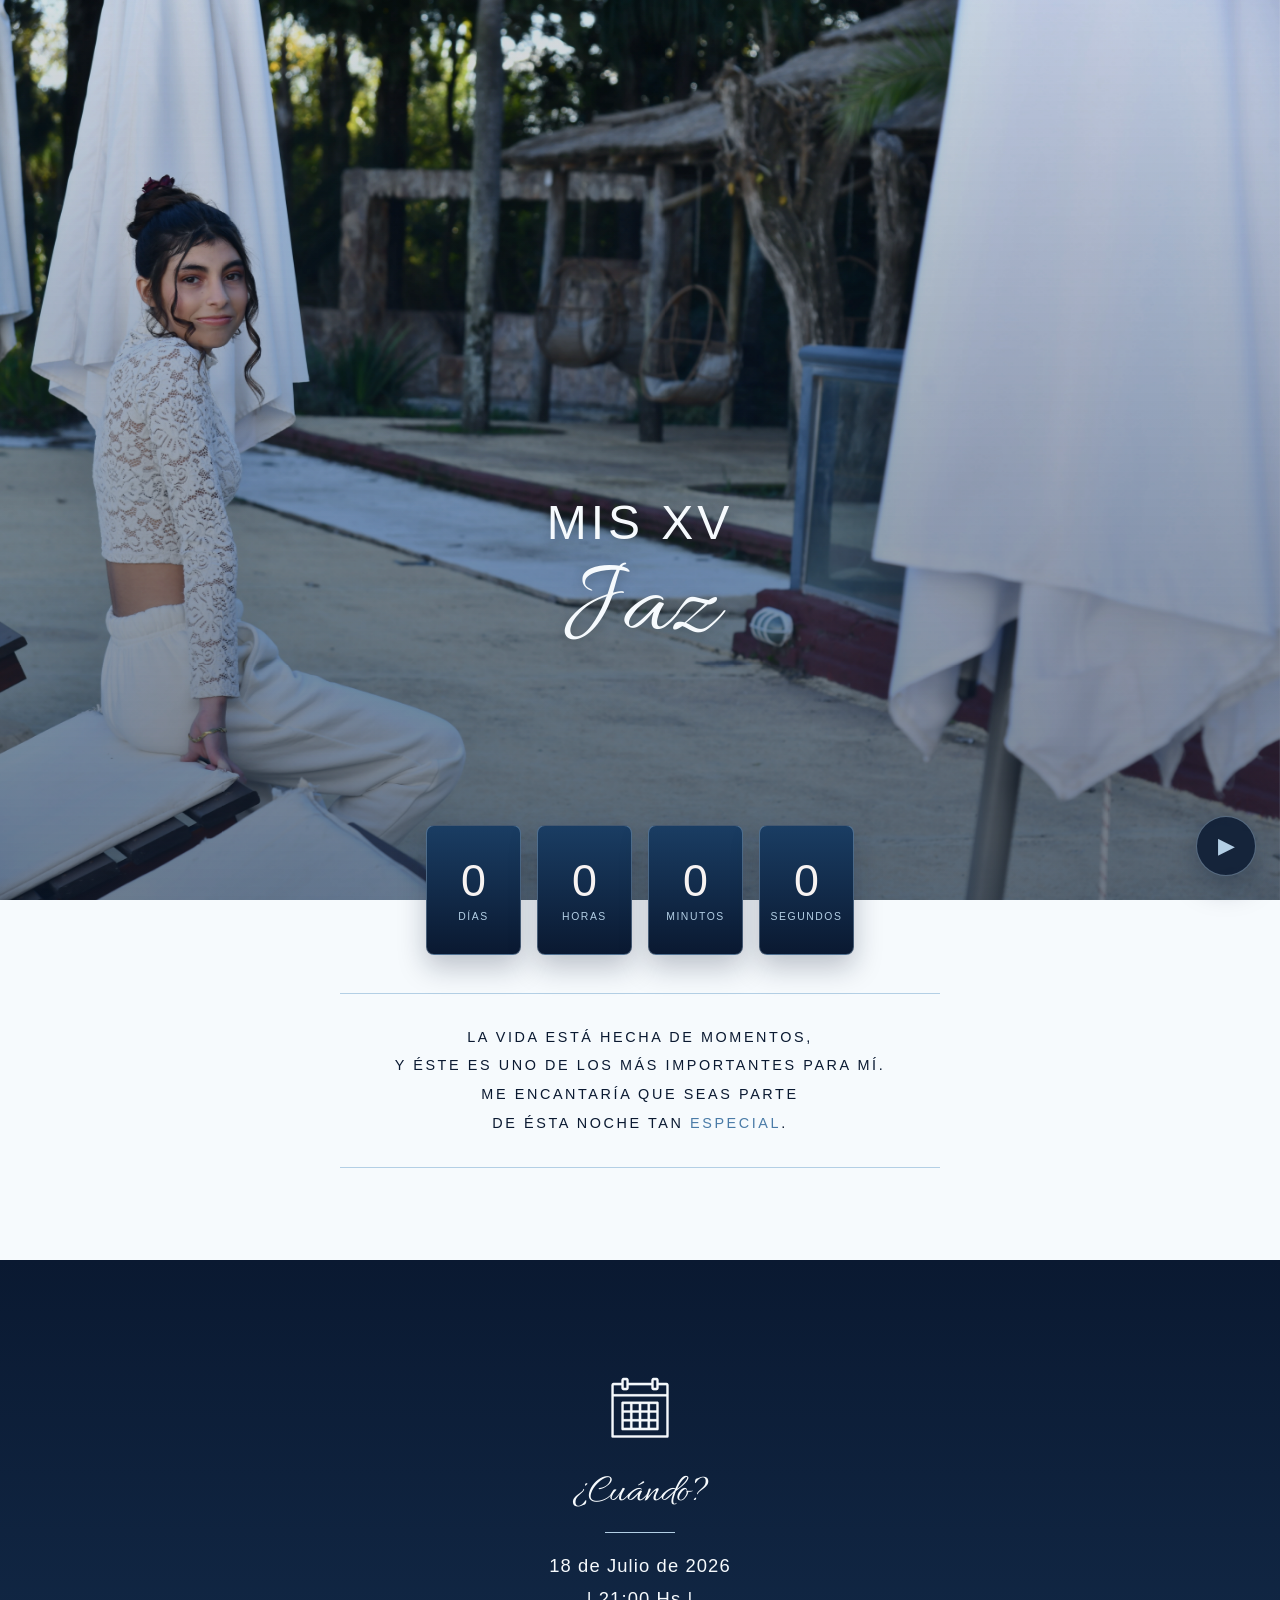
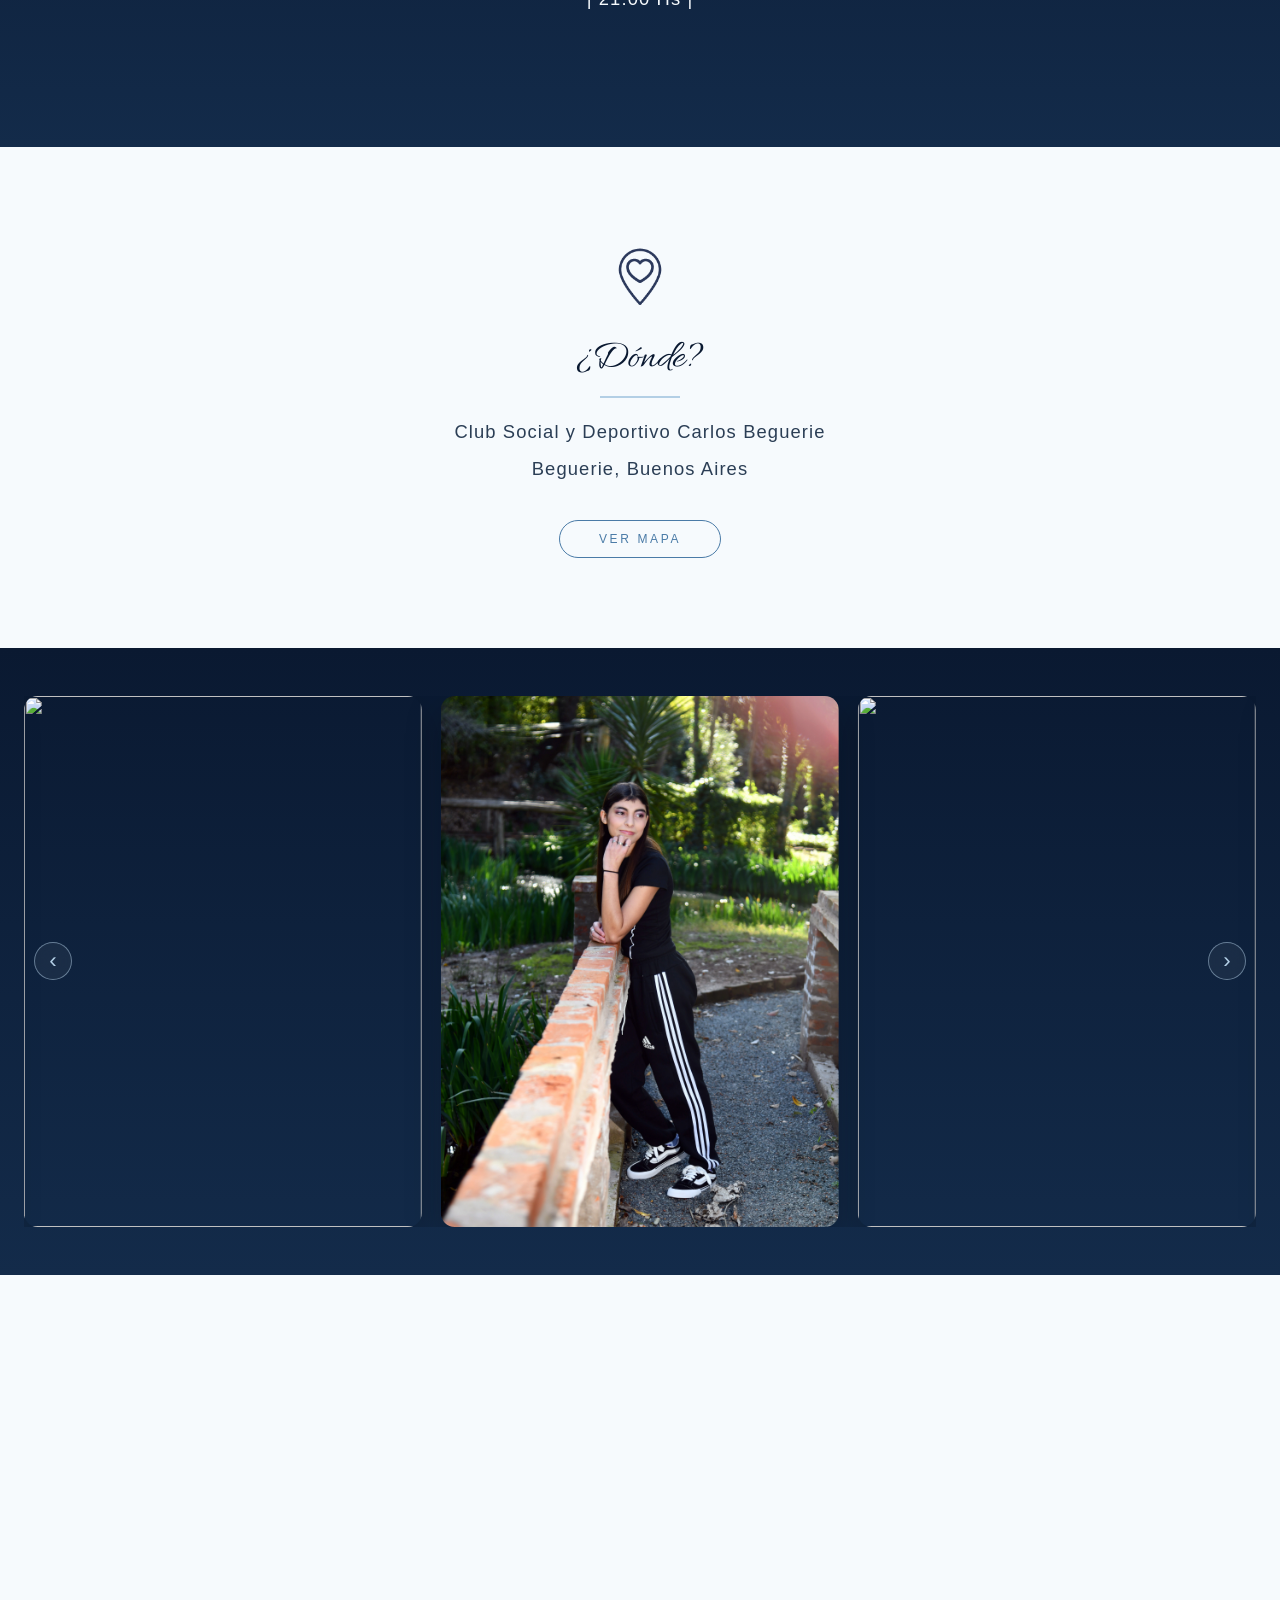
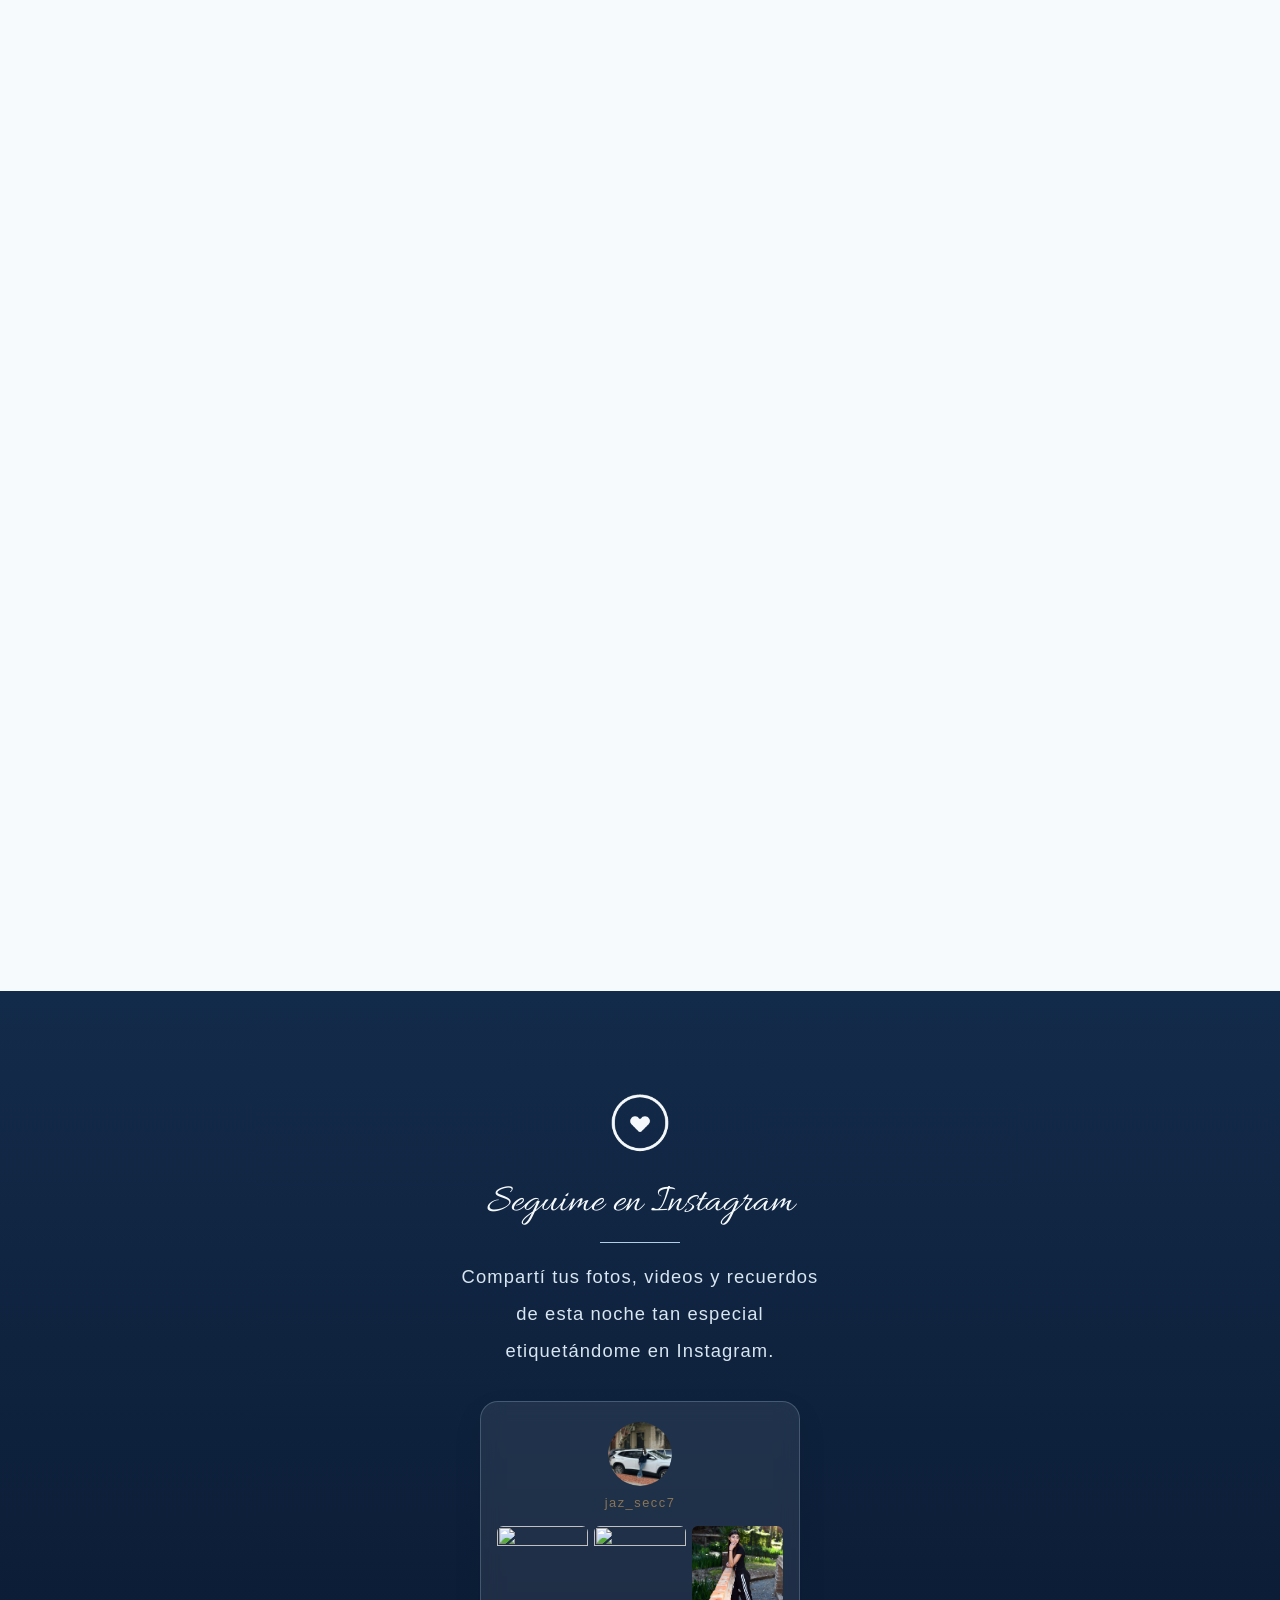
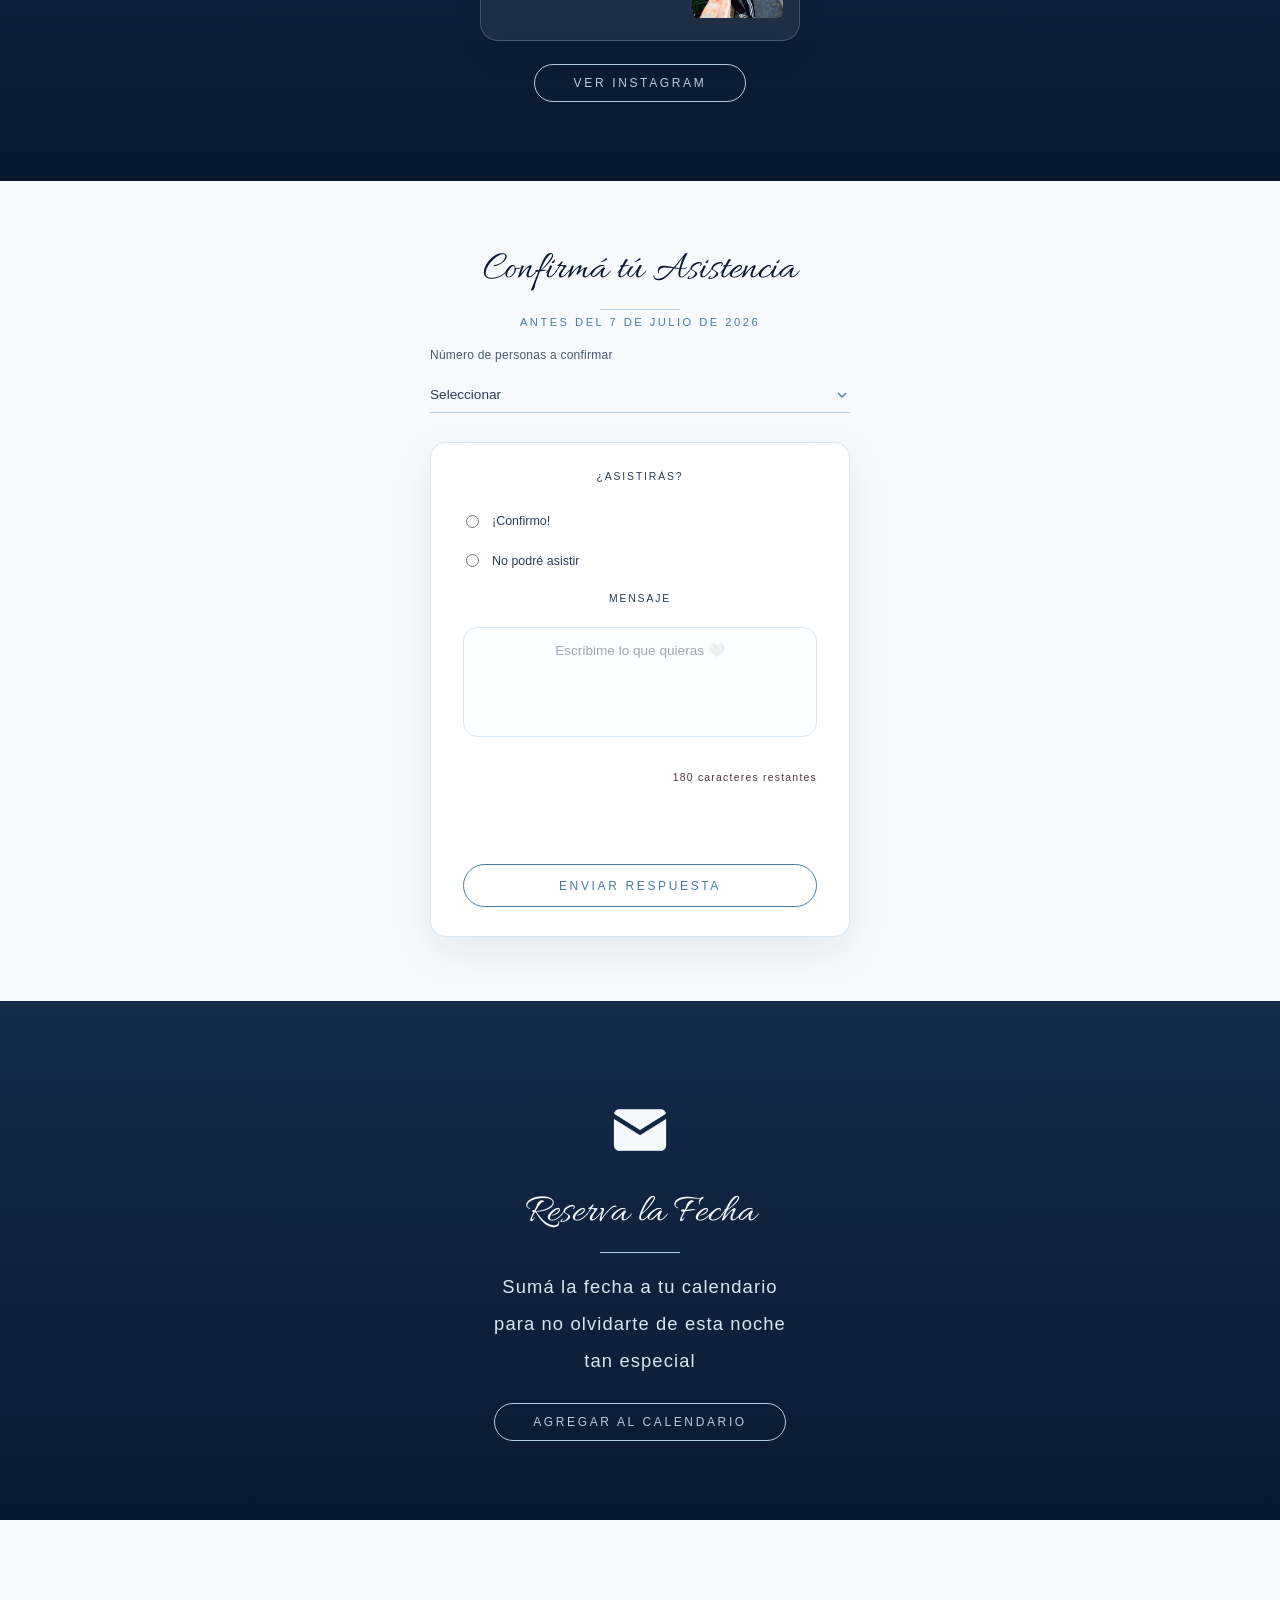
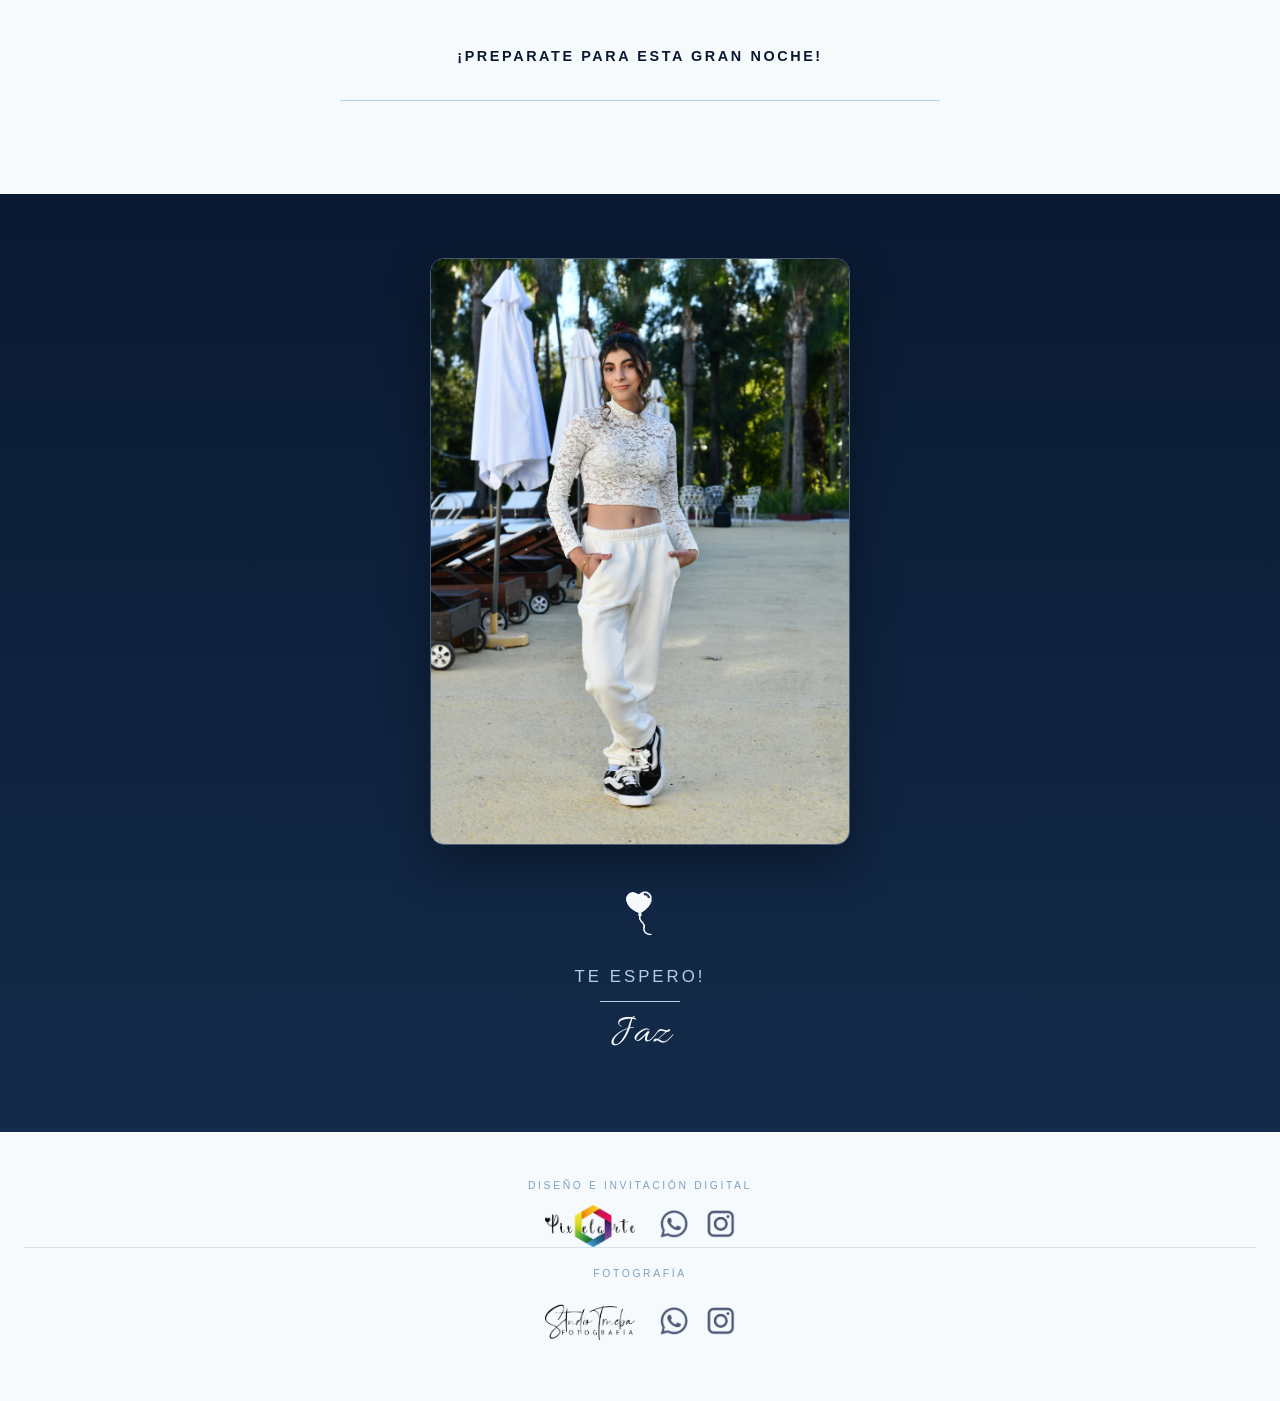
==== commit 24c21415: "Update invitacion.html" ====
--- a/invitacion.html
+++ b/invitacion.html
@@ -307,7 +307,7 @@
     <div class="instagram-preview">
   <img src="Foto Instagram.webp" alt="Perfil de Instagram" class="ig-avatar">
 
-  <p class="ig-user">jaz_se cc7</p>
+  <p class="ig-user">jaz_secc7</p>
 
   <div class="ig-grid">
     <img src="1.webp" alt="">
